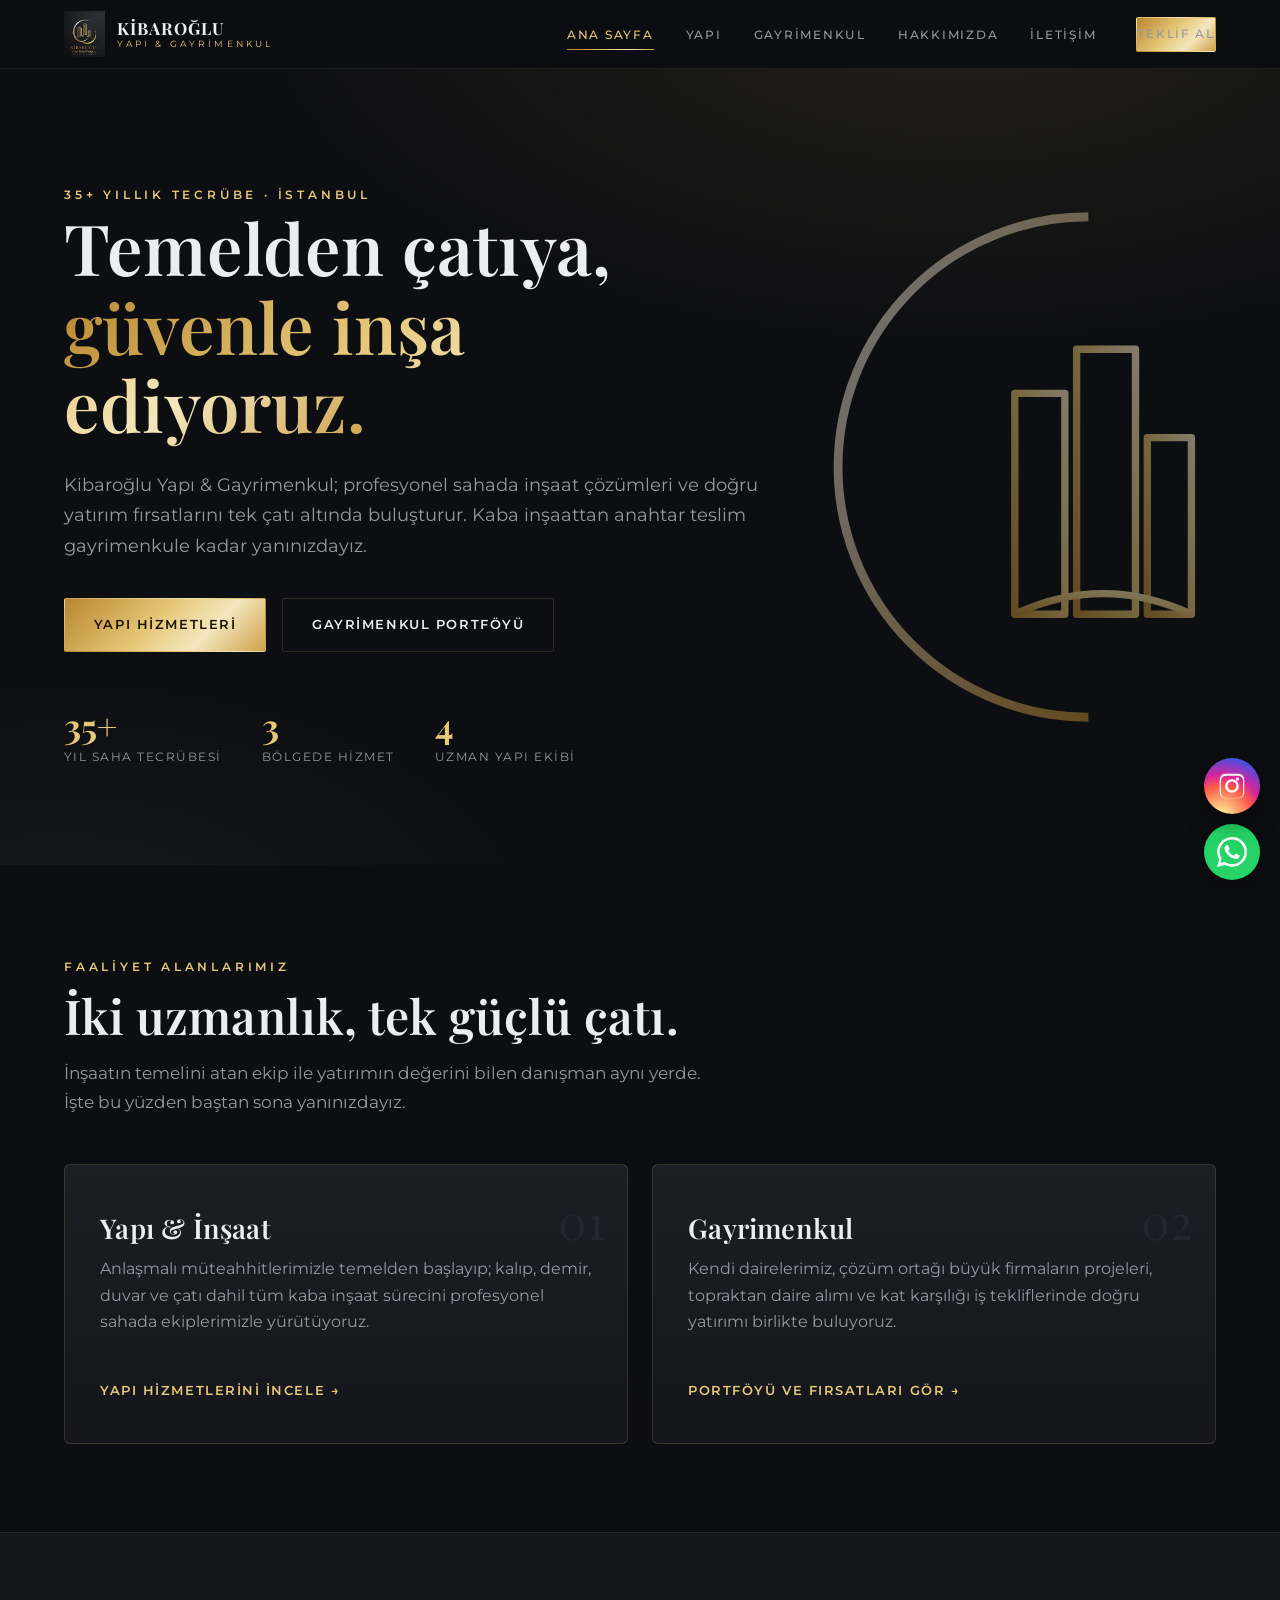
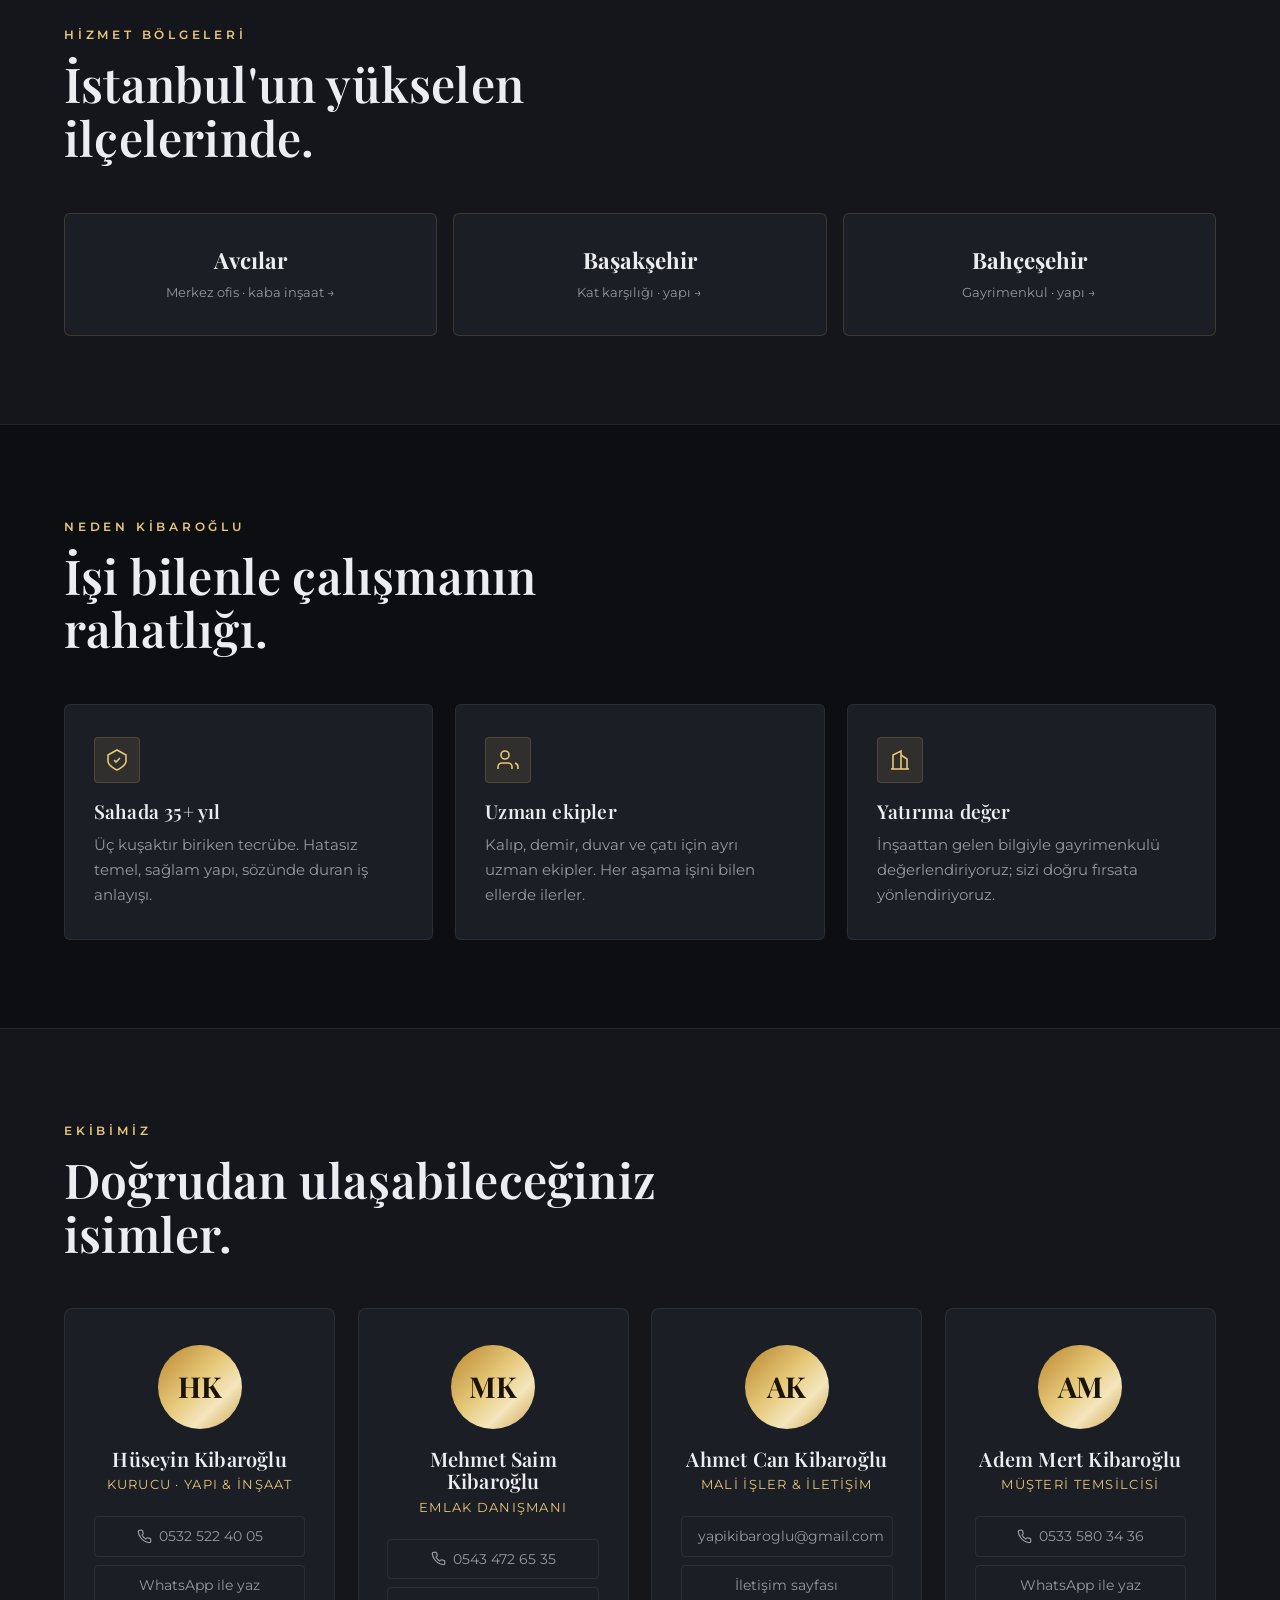
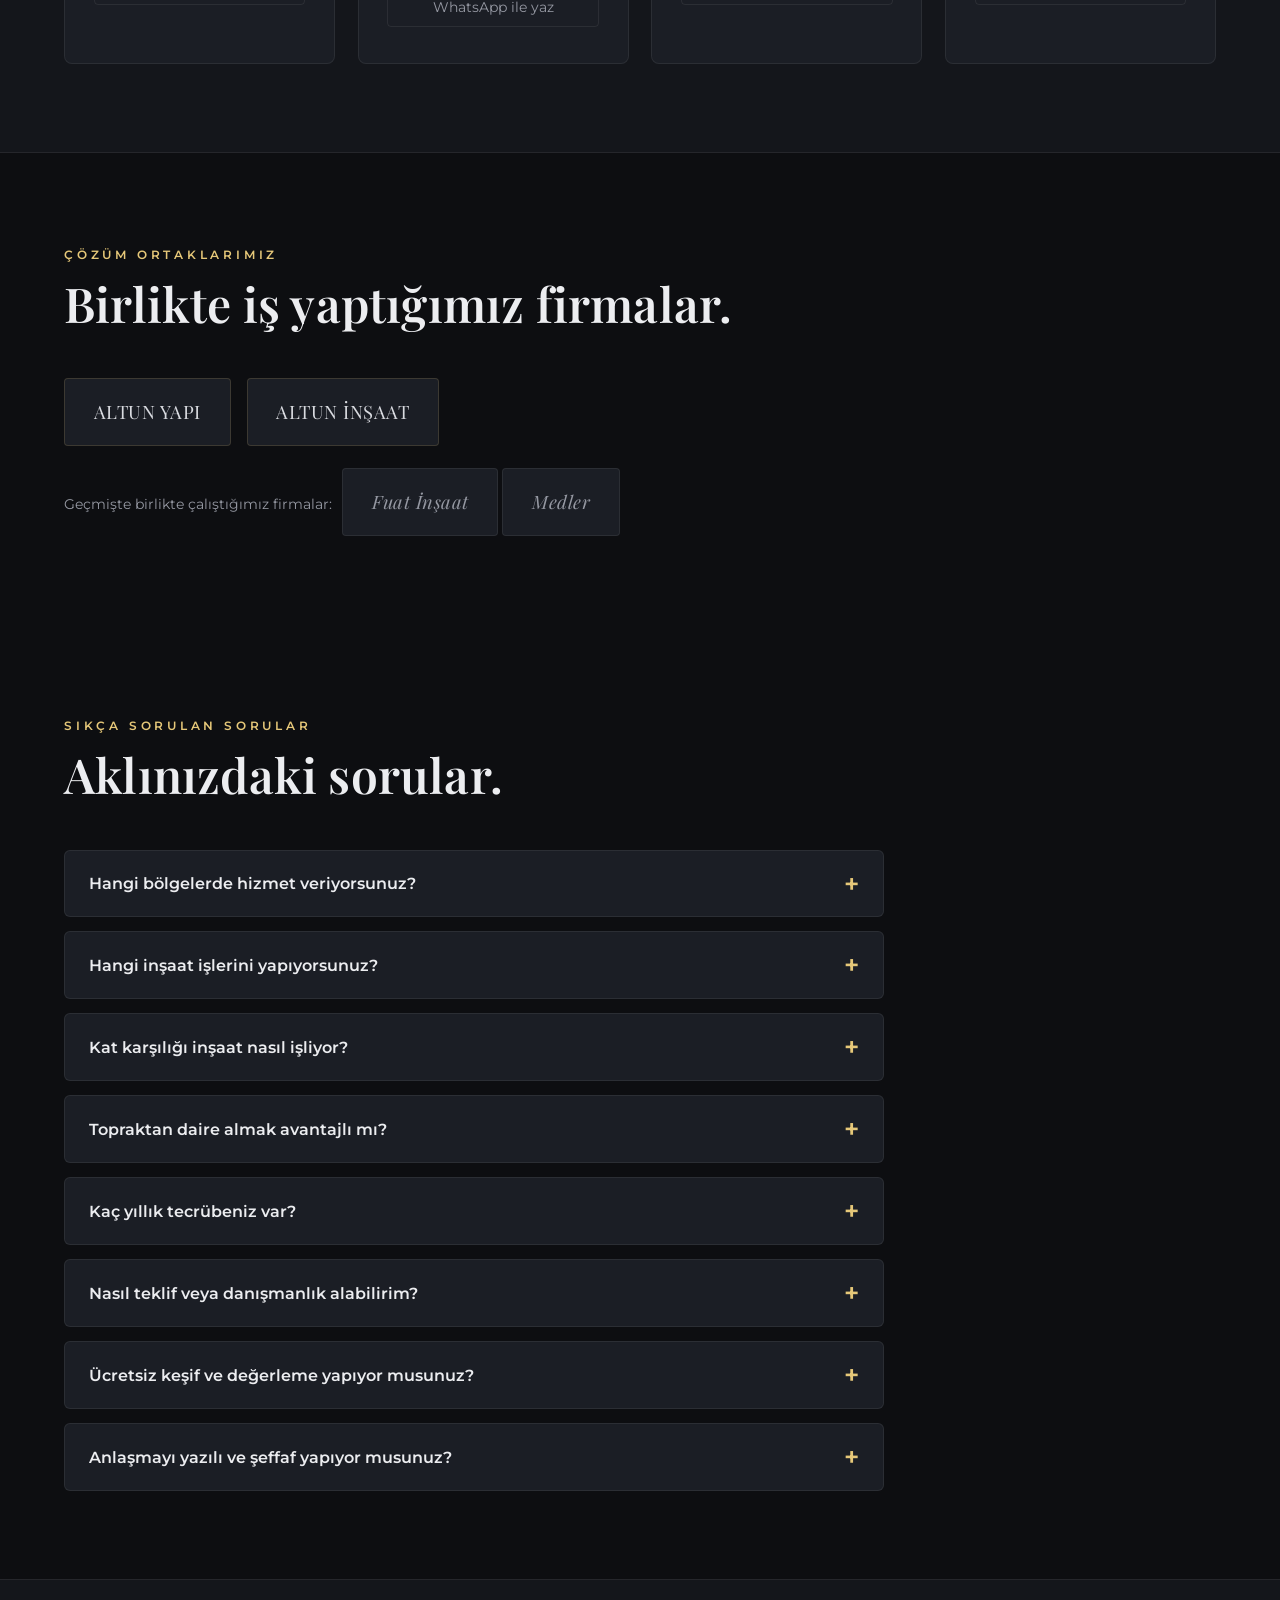
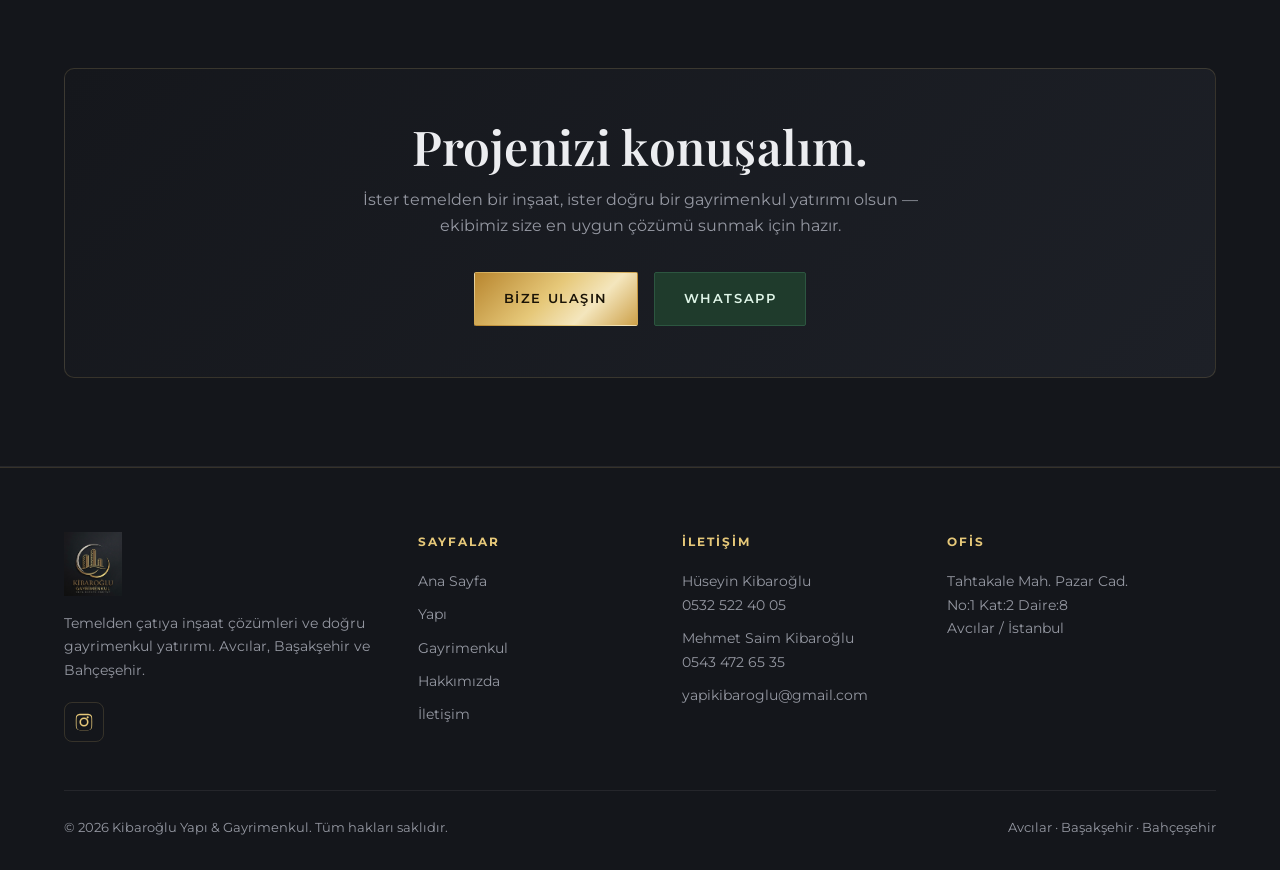
==== index.html @ d409573a "Ekip: Adem Mert Kibaroglu (Musteri Temsilcisi) eklendi + ekip izgarasi otomatik hizalama" ====
<!DOCTYPE html>
<html lang="tr">
<head>
<meta charset="UTF-8">
<meta name="viewport" content="width=device-width, initial-scale=1.0">
<meta name="theme-color" content="#0d0e11">
<link rel="manifest" href="manifest.json">
<title>Kibaroğlu Yapı & Gayrimenkul — Avcılar, Başakşehir, Bahçeşehir</title>
<meta name="description" content="Kibaroğlu Yapı & Gayrimenkul: 35+ yıllık inşaat tecrübesi, kaba inşaat çözümleri ve gayrimenkul satış danışmanlığı. Avcılar, Başakşehir ve Bahçeşehir bölgelerinde hizmet.">
<link rel="preconnect" href="https://fonts.googleapis.com">
<link rel="preconnect" href="https://fonts.gstatic.com" crossorigin>
<link href="https://fonts.googleapis.com/css2?family=Playfair+Display:wght@500;600;700&family=Montserrat:wght@400;500;600;700&display=swap" rel="stylesheet">

<!-- Favicon -->
<link rel="icon" type="image/png" sizes="32x32" href="assets/favicon-32.png">
<link rel="apple-touch-icon" sizes="180x180" href="assets/favicon-180.png">

<!-- Paylaşım önizlemesi (Open Graph / Twitter) -->
<link rel="canonical" href="https://yapikibaroglu-lgtm.github.io/">
<meta property="og:type" content="website">
<meta property="og:site_name" content="Kibaroğlu Yapı &amp; Gayrimenkul">
<meta property="og:locale" content="tr_TR">
<meta property="og:title" content="Kibaroğlu Yapı &amp; Gayrimenkul — Avcılar, Başakşehir, Bahçeşehir">
<meta property="og:description" content="35+ yıllık inşaat tecrübesi, kaba inşaat çözümleri ve gayrimenkul satış danışmanlığı. Avcılar, Başakşehir ve Bahçeşehir.">
<meta property="og:url" content="https://yapikibaroglu-lgtm.github.io/">
<meta property="og:image" content="https://yapikibaroglu-lgtm.github.io/assets/og-image.jpg">
<meta property="og:image:width" content="1200">
<meta property="og:image:height" content="630">
<meta name="twitter:card" content="summary_large_image">
<meta name="twitter:title" content="Kibaroğlu Yapı &amp; Gayrimenkul">
<meta name="twitter:description" content="35+ yıllık inşaat tecrübesi ve doğru gayrimenkul yatırımı. Avcılar · Başakşehir · Bahçeşehir.">
<meta name="twitter:image" content="https://yapikibaroglu-lgtm.github.io/assets/og-image.jpg">

<link rel="stylesheet" href="styles.css?v=5">

<!-- Google için işletme bilgisi (yapısal veri) -->
<script type="application/ld+json">
{
  "@context": "https://schema.org",
  "@type": ["GeneralContractor", "RealEstateAgent"],
  "name": "Kibaroğlu Yapı & Gayrimenkul",
  "image": "https://yapikibaroglu-lgtm.github.io/assets/og-image.jpg",
  "logo": "https://yapikibaroglu-lgtm.github.io/assets/favicon-180.png",
  "url": "https://yapikibaroglu-lgtm.github.io/",
  "telephone": "+905325224005",
  "email": "yapikibaroglu@gmail.com",
  "address": {
    "@type": "PostalAddress",
    "streetAddress": "Tahtakale Mah. Pazar Cad. No:1 Kat:2 Daire:8",
    "addressLocality": "Avcılar",
    "addressRegion": "İstanbul",
    "addressCountry": "TR"
  },
  "areaServed": ["Avcılar", "Başakşehir", "Bahçeşehir", "İstanbul"],
  "description": "35+ yıllık inşaat tecrübesi, kaba inşaat çözümleri ve gayrimenkul satış danışmanlığı.",
  "knowsLanguage": "tr",
  "sameAs": ["https://www.instagram.com/kibarogluyapi"]
}
</script>

<!-- SSS yapısal verisi (Google'da soru-cevap görünümü için) -->
<script type="application/ld+json">
{
  "@context": "https://schema.org",
  "@type": "FAQPage",
  "mainEntity": [
    { "@type": "Question", "name": "Hangi bölgelerde hizmet veriyorsunuz?", "acceptedAnswer": { "@type": "Answer", "text": "Merkez ofisimiz Avcılar'da; yapı ve gayrimenkul hizmetlerimizi ağırlıklı olarak Avcılar, Başakşehir ve Bahçeşehir bölgelerinde sürdürüyoruz." } },
    { "@type": "Question", "name": "Hangi inşaat işlerini yapıyorsunuz?", "acceptedAnswer": { "@type": "Answer", "text": "Temelden çatıya kaba inşaat sürecinin tamamını yürütüyoruz: kalıp, demir, duvar ve çatı. Her aşama için ayrı uzman ekiplerimiz var." } },
    { "@type": "Question", "name": "Kat karşılığı inşaat nasıl işliyor?", "acceptedAnswer": { "@type": "Answer", "text": "Arsa sahibiyle, arsanın değerine göre belirlenen daire payı karşılığında anlaşırız. Süreci baştan sona şeffaf ve yazılı koşullarla yürütürüz." } },
    { "@type": "Question", "name": "Topraktan daire almak avantajlı mı?", "acceptedAnswer": { "@type": "Answer", "text": "Proje aşamasındaki dairelerde fiyatlar genellikle daha uygundur. İnşaattan gelen tecrübemizle projeyi değerlendirir, doğru fırsata yönlendiririz." } },
    { "@type": "Question", "name": "Kaç yıllık tecrübeniz var?", "acceptedAnswer": { "@type": "Answer", "text": "Üç kuşaktır biriken 35+ yıllık saha tecrübemiz var. İnşaatın hem yapı hem yatırım tarafını bilen bir ekiple çalışıyoruz." } },
    { "@type": "Question", "name": "Nasıl teklif veya danışmanlık alabilirim?", "acceptedAnswer": { "@type": "Answer", "text": "İletişim sayfasındaki formu doldurabilir, doğrudan arayabilir ya da WhatsApp'tan yazabilirsiniz." } },
    { "@type": "Question", "name": "Ücretsiz keşif ve değerleme yapıyor musunuz?", "acceptedAnswer": { "@type": "Answer", "text": "Evet. Projenizi ya da arsanızı yerinde inceleyip ihtiyaç ve bütçeye uygun bir yol haritasını ücretsiz çıkarıyoruz." } },
    { "@type": "Question", "name": "Anlaşmayı yazılı ve şeffaf yapıyor musunuz?", "acceptedAnswer": { "@type": "Answer", "text": "Tüm iş ve teslim koşullarını yazılı, net ve şeffaf şekilde belirliyoruz; süreç boyunca her aşamada sizi bilgilendiriyoruz." } }
  ]
}
</script>
</head>
<body>

<!-- ============ ÜST MENÜ ============ -->
<header class="site-header">
  <nav class="nav wrap">
    <a class="brand" href="index.html">
      <img src="assets/logo.jpeg" alt="Kibaroğlu Yapı & Gayrimenkul logosu">
      <span class="brand-txt"><b>KİBAROĞLU</b><span>Yapı &amp; Gayrimenkul</span></span>
    </a>
    <ul class="menu">
      <li><a class="active" href="index.html">Ana Sayfa</a></li>
      <li><a href="yapi.html">Yapı</a></li>
      <li><a href="gayrimenkul.html">Gayrimenkul</a></li>
      <li><a href="hakkimizda.html">Hakkımızda</a></li>
      <li><a href="iletisim.html">İletişim</a></li>
      <li class="nav-cta"><a class="btn btn-gold" href="iletisim.html">Teklif Al</a></li>
    </ul>
    <button class="burger" aria-label="Menüyü aç"><span></span><span></span><span></span></button>
  </nav>
</header>

<!-- ============ HERO ============ -->
<section class="hero">
  <div class="hero-bg"></div>
  <svg class="hero-crescent" viewBox="0 0 400 400" fill="none" xmlns="http://www.w3.org/2000/svg" aria-hidden="true">
    <defs>
      <linearGradient id="g1" x1="0" y1="0" x2="1" y2="1">
        <stop offset="0" stop-color="#d9dbe0"/><stop offset="1" stop-color="#b8862f"/>
      </linearGradient>
      <linearGradient id="g2" x1="0" y1="1" x2="1" y2="0">
        <stop offset="0" stop-color="#b8862f"/><stop offset=".6" stop-color="#e6c879"/><stop offset="1" stop-color="#f4e6bd"/>
      </linearGradient>
    </defs>
    <path d="M200 30a170 170 0 1 0 0 340 140 140 0 1 1 0-340z" stroke="url(#g1)" stroke-width="6" fill="none"/>
    <g stroke="url(#g2)" stroke-width="5" fill="none" stroke-linejoin="round">
      <rect x="150" y="150" width="34" height="150"/>
      <rect x="192" y="120" width="40" height="180"/>
      <rect x="240" y="180" width="30" height="120"/>
      <path d="M150 300q60 -28 120 0"/>
    </g>
  </svg>

  <div class="wrap" data-reveal>
    <span class="eyebrow">35+ Yıllık Tecrübe · İstanbul</span>
    <h1>Temelden çatıya, <span class="gold-text">güvenle inşa ediyoruz.</span></h1>
    <p class="lead">Kibaroğlu Yapı &amp; Gayrimenkul; profesyonel sahada inşaat çözümleri ve doğru yatırım fırsatlarını tek çatı altında buluşturur. Kaba inşaattan anahtar teslim gayrimenkule kadar yanınızdayız.</p>
    <div class="hero-actions">
      <a class="btn btn-gold" href="yapi.html">Yapı Hizmetleri</a>
      <a class="btn btn-ghost" href="gayrimenkul.html">Gayrimenkul Portföyü</a>
    </div>
    <div class="hero-stats">
      <div class="stat"><b>35+</b><span>Yıl Saha Tecrübesi</span></div>
      <div class="stat"><b>3</b><span>Bölgede Hizmet</span></div>
      <div class="stat"><b>4</b><span>Uzman Yapı Ekibi</span></div>
    </div>
  </div>
</section>

<!-- ============ İKİ ANA KOL ============ -->
<section class="section">
  <div class="wrap">
    <div class="sec-head" data-reveal>
      <span class="eyebrow">Faaliyet Alanlarımız</span>
      <h2>İki uzmanlık, tek güçlü çatı.</h2>
      <p class="lead">İnşaatın temelini atan ekip ile yatırımın değerini bilen danışman aynı yerde. İşte bu yüzden baştan sona yanınızdayız.</p>
    </div>
    <div class="pillars">
      <a class="pillar" href="yapi.html" data-reveal>
        <span class="num">01</span>
        <h3>Yapı &amp; İnşaat</h3>
        <p>Anlaşmalı müteahhitlerimizle temelden başlayıp; kalıp, demir, duvar ve çatı dahil tüm kaba inşaat sürecini profesyonel sahada ekiplerimizle yürütüyoruz.</p>
        <span class="more">Yapı hizmetlerini incele →</span>
      </a>
      <a class="pillar" href="gayrimenkul.html" data-reveal>
        <span class="num">02</span>
        <h3>Gayrimenkul</h3>
        <p>Kendi dairelerimiz, çözüm ortağı büyük firmaların projeleri, topraktan daire alımı ve kat karşılığı iş tekliflerinde doğru yatırımı birlikte buluyoruz.</p>
        <span class="more">Portföyü ve fırsatları gör →</span>
      </a>
    </div>
  </div>
</section>

<!-- ============ HİZMET BÖLGELERİ ============ -->
<section class="section alt">
  <div class="wrap">
    <div class="sec-head" data-reveal>
      <span class="eyebrow">Hizmet Bölgeleri</span>
      <h2>İstanbul'un yükselen ilçelerinde.</h2>
    </div>
    <div class="regions" data-reveal>
      <a class="region" href="avcilar-insaat.html"><b>Avcılar</b><span>Merkez ofis · kaba inşaat →</span></a>
      <a class="region" href="basaksehir-kat-karsiligi.html"><b>Başakşehir</b><span>Kat karşılığı · yapı →</span></a>
      <a class="region" href="bahcesehir-gayrimenkul.html"><b>Bahçeşehir</b><span>Gayrimenkul · yapı →</span></a>
    </div>
  </div>
</section>

<!-- ============ NEDEN BİZ ============ -->
<section class="section">
  <div class="wrap">
    <div class="sec-head" data-reveal>
      <span class="eyebrow">Neden Kibaroğlu</span>
      <h2>İşi bilenle çalışmanın rahatlığı.</h2>
    </div>
    <div class="grid-3">
      <div class="card" data-reveal>
        <div class="icon"><svg viewBox="0 0 24 24" fill="none" stroke-width="1.6"><path d="M12 2 3 7v6c0 5 9 9 9 9s9-4 9-9V7l-9-5z"/><path d="m9 12 2 2 4-4"/></svg></div>
        <h3>Sahada 35+ yıl</h3>
        <p>Üç kuşaktır biriken tecrübe. Hatasız temel, sağlam yapı, sözünde duran iş anlayışı.</p>
      </div>
      <div class="card" data-reveal>
        <div class="icon"><svg viewBox="0 0 24 24" fill="none" stroke-width="1.6"><path d="M16 21v-2a4 4 0 0 0-4-4H6a4 4 0 0 0-4 4v2"/><circle cx="9" cy="7" r="4"/><path d="M22 21v-2a4 4 0 0 0-3-3.87"/></svg></div>
        <h3>Uzman ekipler</h3>
        <p>Kalıp, demir, duvar ve çatı için ayrı uzman ekipler. Her aşama işini bilen ellerde ilerler.</p>
      </div>
      <div class="card" data-reveal>
        <div class="icon"><svg viewBox="0 0 24 24" fill="none" stroke-width="1.6"><path d="M3 21h18"/><path d="M5 21V7l8-4v18"/><path d="M19 21V11l-6-4"/><path d="M9 9v.01M9 12v.01M9 15v.01"/></svg></div>
        <h3>Yatırıma değer</h3>
        <p>İnşaattan gelen bilgiyle gayrimenkulü değerlendiriyoruz; sizi doğru fırsata yönlendiriyoruz.</p>
      </div>
    </div>
  </div>
</section>

<!-- ============ EKİP ============ -->
<section class="section alt">
  <div class="wrap">
    <div class="sec-head" data-reveal>
      <span class="eyebrow">Ekibimiz</span>
      <h2>Doğrudan ulaşabileceğiniz isimler.</h2>
    </div>
    <div class="team" style="grid-template-columns:repeat(auto-fit,minmax(235px,1fr))">
      <div class="member" data-reveal>
        <div class="avatar">HK</div>
        <h3>Hüseyin Kibaroğlu</h3>
        <div class="role">Kurucu · Yapı &amp; İnşaat</div>
        <div class="contacts">
          <a href="tel:+905325224005"><svg width="15" height="15" viewBox="0 0 24 24" fill="none" stroke="currentColor" stroke-width="2"><path d="M22 16.92v3a2 2 0 0 1-2.18 2 19.79 19.79 0 0 1-8.63-3.07 19.5 19.5 0 0 1-6-6 19.79 19.79 0 0 1-3.07-8.67A2 2 0 0 1 4.11 2h3a2 2 0 0 1 2 1.72c.13.96.36 1.9.7 2.81a2 2 0 0 1-.45 2.11L8.09 9.91a16 16 0 0 0 6 6l1.27-1.27a2 2 0 0 1 2.11-.45c.91.34 1.85.57 2.81.7A2 2 0 0 1 22 16.92z"/></svg> 0532 522 40 05</a>
          <a href="https://wa.me/905325224005" target="_blank" rel="noopener">WhatsApp ile yaz</a>
        </div>
      </div>
      <div class="member" data-reveal>
        <div class="avatar">MK</div>
        <h3>Mehmet Saim Kibaroğlu</h3>
        <div class="role">Emlak Danışmanı</div>
        <div class="contacts">
          <a href="tel:+905434726535"><svg width="15" height="15" viewBox="0 0 24 24" fill="none" stroke="currentColor" stroke-width="2"><path d="M22 16.92v3a2 2 0 0 1-2.18 2 19.79 19.79 0 0 1-8.63-3.07 19.5 19.5 0 0 1-6-6 19.79 19.79 0 0 1-3.07-8.67A2 2 0 0 1 4.11 2h3a2 2 0 0 1 2 1.72c.13.96.36 1.9.7 2.81a2 2 0 0 1-.45 2.11L8.09 9.91a16 16 0 0 0 6 6l1.27-1.27a2 2 0 0 1 2.11-.45c.91.34 1.85.57 2.81.7A2 2 0 0 1 22 16.92z"/></svg> 0543 472 65 35</a>
          <a href="https://wa.me/905434726535" target="_blank" rel="noopener">WhatsApp ile yaz</a>
        </div>
      </div>
      <div class="member" data-reveal>
        <div class="avatar">AK</div>
        <h3>Ahmet Can Kibaroğlu</h3>
        <div class="role">Mali İşler &amp; İletişim</div>
        <div class="contacts">
          <a href="mailto:yapikibaroglu@gmail.com"><svg width="15" height="15" viewBox="0 0 24 24" fill="none" stroke="currentColor" stroke-width="2"><rect x="2" y="4" width="20" height="16" rx="2"/><path d="m22 7-10 6L2 7"/></svg> yapikibaroglu@gmail.com</a>
          <a href="iletisim.html">İletişim sayfası</a>
        </div>
      </div>
      <div class="member" data-reveal>
        <div class="avatar">AM</div>
        <h3>Adem Mert Kibaroğlu</h3>
        <div class="role">Müşteri Temsilcisi</div>
        <div class="contacts">
          <a href="tel:+905335803436"><svg width="15" height="15" viewBox="0 0 24 24" fill="none" stroke="currentColor" stroke-width="2"><path d="M22 16.92v3a2 2 0 0 1-2.18 2 19.79 19.79 0 0 1-8.63-3.07 19.5 19.5 0 0 1-6-6 19.79 19.79 0 0 1-3.07-8.67A2 2 0 0 1 4.11 2h3a2 2 0 0 1 2 1.72c.13.96.36 1.9.7 2.81a2 2 0 0 1-.45 2.11L8.09 9.91a16 16 0 0 0 6 6l1.27-1.27a2 2 0 0 1 2.11-.45c.91.34 1.85.57 2.81.7A2 2 0 0 1 22 16.92z"/></svg> 0533 580 34 36</a>
          <a href="https://wa.me/905335803436" target="_blank" rel="noopener">WhatsApp ile yaz</a>
        </div>
      </div>
    </div>
  </div>
</section>

<!-- ============ FİRMALAR ============ -->
<section class="section">
  <div class="wrap">
    <div class="sec-head" data-reveal>
      <span class="eyebrow">Çözüm Ortaklarımız</span>
      <h2>Birlikte iş yaptığımız firmalar.</h2>
    </div>
    <div data-reveal>
      <div class="firms">
        <span class="firm">ALTUN YAPI</span>
        <span class="firm">ALTUN İNŞAAT</span>
      </div>
      <p class="firm-note">Geçmişte birlikte çalıştığımız firmalar:
        <span class="firm past" style="display:inline-block;margin-left:.4rem;">Fuat İnşaat</span>
        <span class="firm past" style="display:inline-block;">Medler</span>
      </p>
    </div>
  </div>
</section>

<!-- ============ SSS ============ -->
<section class="section">
  <div class="wrap">
    <div class="sec-head" data-reveal>
      <span class="eyebrow">Sıkça Sorulan Sorular</span>
      <h2>Aklınızdaki sorular.</h2>
    </div>
    <div class="faq" data-reveal>
      <div class="faq-item">
        <button class="faq-q" type="button">Hangi bölgelerde hizmet veriyorsunuz?<span class="pm">+</span></button>
        <div class="faq-a"><p>Merkez ofisimiz Avcılar'da; yapı ve gayrimenkul hizmetlerimizi ağırlıklı olarak Avcılar, Başakşehir ve Bahçeşehir bölgelerinde sürdürüyoruz. İstanbul içindeki diğer talepleriniz için de bizimle iletişime geçebilirsiniz.</p></div>
      </div>
      <div class="faq-item">
        <button class="faq-q" type="button">Hangi inşaat işlerini yapıyorsunuz?<span class="pm">+</span></button>
        <div class="faq-a"><p>Temelden çatıya kaba inşaat sürecinin tamamını yürütüyoruz: kalıp, demir, duvar ve çatı. Her aşama için ayrı uzman ekiplerimiz ve anlaşmalı müteahhitlerimizle çalışıyoruz.</p></div>
      </div>
      <div class="faq-item">
        <button class="faq-q" type="button">Kat karşılığı inşaat nasıl işliyor?<span class="pm">+</span></button>
        <div class="faq-a"><p>Arsa sahibiyle, arsanın değerine göre belirlenen daire payı karşılığında anlaşırız. Süreci baştan sona şeffaf, net ve yazılı koşullarla yürütür; her aşamada sizi bilgilendiririz.</p></div>
      </div>
      <div class="faq-item">
        <button class="faq-q" type="button">Topraktan daire almak avantajlı mı?<span class="pm">+</span></button>
        <div class="faq-a"><p>Proje aşamasındaki dairelerde fiyatlar genellikle daha uygundur. İnşaattan gelen tecrübemizle projeyi ve firmayı değerlendirir, riski en aza indirerek doğru fırsata yönlendiririz.</p></div>
      </div>
      <div class="faq-item">
        <button class="faq-q" type="button">Kaç yıllık tecrübeniz var?<span class="pm">+</span></button>
        <div class="faq-a"><p>Üç kuşaktır biriken 35+ yıllık saha tecrübemiz var. İnşaatın hem yapı hem yatırım tarafını bilen bir ekiple, sözünde duran bir iş anlayışıyla çalışıyoruz.</p></div>
      </div>
      <div class="faq-item">
        <button class="faq-q" type="button">Nasıl teklif veya danışmanlık alabilirim?<span class="pm">+</span></button>
        <div class="faq-a"><p>İletişim sayfasındaki formu doldurabilir, doğrudan arayabilir ya da WhatsApp'tan yazabilirsiniz. Konunuza göre sizi en hızlı şekilde ilgili ekibimizle buluşturuyoruz.</p></div>
      </div>
      <div class="faq-item">
        <button class="faq-q" type="button">Ücretsiz keşif ve değerleme yapıyor musunuz?<span class="pm">+</span></button>
        <div class="faq-a"><p>Evet. Projenizi ya da arsanızı yerinde inceleyip ihtiyaç ve bütçeye uygun bir yol haritasını ücretsiz çıkarıyoruz. Karar tamamen sizde.</p></div>
      </div>
      <div class="faq-item">
        <button class="faq-q" type="button">Anlaşmayı yazılı ve şeffaf yapıyor musunuz?<span class="pm">+</span></button>
        <div class="faq-a"><p>Tüm iş ve teslim koşullarını yazılı, net ve şeffaf şekilde belirliyoruz. Gizli koşul yok; süreç boyunca her aşamada sizi bilgilendiriyoruz.</p></div>
      </div>
    </div>
  </div>
</section>

<!-- ============ CTA ============ -->
<section class="section alt">
  <div class="wrap">
    <div class="cta-band" data-reveal>
      <h2>Projenizi konuşalım.</h2>
      <p>İster temelden bir inşaat, ister doğru bir gayrimenkul yatırımı olsun — ekibimiz size en uygun çözümü sunmak için hazır.</p>
      <div class="hero-actions">
        <a class="btn btn-gold" href="iletisim.html">Bize Ulaşın</a>
        <a class="btn btn-wa" href="https://wa.me/905325224005" target="_blank" rel="noopener">WhatsApp</a>
      </div>
    </div>
  </div>
</section>

<!-- ============ FOOTER ============ -->
<footer class="site-footer">
  <div class="wrap foot-grid">
    <div class="foot-brand">
      <img src="assets/logo.jpeg" alt="Kibaroğlu logosu">
      <p>Temelden çatıya inşaat çözümleri ve doğru gayrimenkul yatırımı. Avcılar, Başakşehir ve Bahçeşehir.</p>
    </div>
    <div class="foot-col">
      <h4>Sayfalar</h4>
      <a href="index.html">Ana Sayfa</a>
      <a href="yapi.html">Yapı</a>
      <a href="gayrimenkul.html">Gayrimenkul</a>
      <a href="hakkimizda.html">Hakkımızda</a>
      <a href="iletisim.html">İletişim</a>
    </div>
    <div class="foot-col">
      <h4>İletişim</h4>
      <a href="tel:+905325224005">Hüseyin Kibaroğlu<br>0532 522 40 05</a>
      <a href="tel:+905434726535">Mehmet Saim Kibaroğlu<br>0543 472 65 35</a>
      <a href="mailto:yapikibaroglu@gmail.com">yapikibaroglu@gmail.com</a>
    </div>
    <div class="foot-col">
      <h4>Ofis</h4>
      <p>Tahtakale Mah. Pazar Cad.<br>No:1 Kat:2 Daire:8<br>Avcılar / İstanbul</p>
    </div>
  </div>
  <div class="wrap foot-bottom">
    <span>© 2026 Kibaroğlu Yapı &amp; Gayrimenkul. Tüm hakları saklıdır.</span>
    <span>Avcılar · Başakşehir · Bahçeşehir</span>
  </div>
</footer>

<script src="script.js?v=5"></script>
</body>
</html>
---- styles.css ----
/* ============================================================
   KİBAROĞLU YAPI & GAYRİMENKUL — Ortak Stil Dosyası
   Renkler: siyah + altın + gümüş (logoya uygun)
   ============================================================ */

:root{
  --ink:        #0d0e11;   /* ana arka plan (neredeyse siyah) */
  --ink-2:      #14161b;   /* bölüm arka planı */
  --ink-3:      #1b1e25;   /* kartlar */
  --ink-4:      #23262f;   /* kart kenar / hover */

  --gold-1:     #b8862f;   /* koyu altın */
  --gold-2:     #e6c879;   /* açık altın */
  --gold-3:     #f4e6bd;   /* parlak altın vurgu */
  --silver:     #d9dbe0;   /* gümüş / hilal beyazı */

  --text:       #ecedf0;   /* ana metin */
  --muted:      #9598a2;   /* soluk metin */
  --line:       rgba(230,200,121,.16); /* ince altın çizgi */
  --line-soft:  rgba(255,255,255,.07);

  --gold-grad:  linear-gradient(135deg,#b8862f 0%,#e6c879 45%,#f4e6bd 70%,#cda14a 100%);

  --maxw: 1180px;
  --serif: "Playfair Display", Georgia, serif;
  --sans:  "Montserrat", -apple-system, "Segoe UI", Roboto, sans-serif;
}

*{ box-sizing:border-box; margin:0; padding:0; }

html{ scroll-behavior:smooth; }

body{
  background:var(--ink);
  color:var(--text);
  font-family:var(--sans);
  font-weight:400;
  line-height:1.65;
  -webkit-font-smoothing:antialiased;
  overflow-x:hidden;
}

img{ max-width:100%; display:block; }
a{ color:inherit; text-decoration:none; }

.wrap{ width:90%; max-width:var(--maxw); margin:0 auto; }

/* ---------- yazı tipi ölçeği ---------- */
h1,h2,h3{ font-family:var(--serif); font-weight:600; line-height:1.12; letter-spacing:.2px; }
h1{ font-size:clamp(2.4rem,5.5vw,4.4rem); }
h2{ font-size:clamp(1.9rem,4vw,3rem); }
h3{ font-size:clamp(1.2rem,2vw,1.5rem); }

.eyebrow{
  font-family:var(--sans);
  font-size:.74rem;
  font-weight:600;
  letter-spacing:.32em;
  text-transform:uppercase;
  color:var(--gold-2);
  display:inline-block;
}

.gold-text{
  background:var(--gold-grad);
  -webkit-background-clip:text;
  background-clip:text;
  color:transparent;
}

.lead{ font-size:1.08rem; color:var(--muted); max-width:60ch; }

/* ---------- butonlar ---------- */
.btn{
  display:inline-flex; align-items:center; gap:.55rem;
  font-family:var(--sans); font-size:.82rem; font-weight:600;
  letter-spacing:.12em; text-transform:uppercase;
  padding:.95rem 1.8rem; border-radius:2px; cursor:pointer;
  border:1px solid transparent; transition:.25s ease;
}
.btn-gold{ background:var(--gold-grad); color:#1a1306; }
.btn-gold:hover{ filter:brightness(1.08); transform:translateY(-2px); }
.btn-ghost{ border-color:var(--line); color:var(--text); background:transparent; }
.btn-ghost:hover{ border-color:var(--gold-2); color:var(--gold-2); }
.btn-wa{ background:#1f3b2c; color:#dff5e8; border:1px solid #2c5640; }
.btn-wa:hover{ background:#27543c; transform:translateY(-2px); }

/* ============================================================
   ÜST MENÜ (header)
   ============================================================ */
.site-header{
  position:sticky; top:0; z-index:60;
  background:rgba(13,14,17,.82);
  backdrop-filter:blur(12px);
  border-bottom:1px solid var(--line-soft);
}
.nav{ display:flex; align-items:center; justify-content:space-between; padding:.7rem 0; }
.brand{ display:flex; align-items:center; gap:.7rem; }
.brand img{ height:46px; width:auto; }
.brand-txt{ display:flex; flex-direction:column; line-height:1; }
.brand-txt b{ font-family:var(--serif); font-size:1.05rem; letter-spacing:1px; }
.brand-txt span{ font-size:.58rem; letter-spacing:.34em; color:var(--gold-2); text-transform:uppercase; margin-top:3px; }

.menu{ display:flex; align-items:center; gap:2rem; list-style:none; }
.menu a{
  font-size:.78rem; font-weight:500; letter-spacing:.14em; text-transform:uppercase;
  color:var(--muted); padding:.4rem 0; position:relative; transition:.2s;
}
.menu a:hover{ color:var(--text); }
.menu a.active{ color:var(--gold-2); }
.menu a.active::after{
  content:""; position:absolute; left:0; bottom:-2px; width:100%; height:1.5px;
  background:var(--gold-grad);
}
.nav-cta{ margin-left:.5rem; }

.burger{ display:none; flex-direction:column; gap:5px; background:none; border:0; cursor:pointer; padding:6px; }
.burger span{ width:24px; height:2px; background:var(--gold-2); transition:.3s; }

/* ============================================================
   HERO
   ============================================================ */
.hero{ position:relative; padding:7rem 0 6rem; overflow:hidden; }
.hero-bg{
  position:absolute; inset:0; z-index:-2;
  background:
    radial-gradient(1200px 600px at 75% -10%, rgba(230,200,121,.10), transparent 60%),
    radial-gradient(900px 500px at 5% 110%, rgba(217,219,224,.05), transparent 55%),
    var(--ink);
}
.hero-crescent{ position:absolute; right:-8%; top:50%; transform:translateY(-50%); z-index:-1; width:min(46vw,620px); opacity:.5; pointer-events:none; }
.hero h1{ max-width:14ch; }
.hero h1 .gold-text{ display:inline; }
.hero .lead{ margin:1.6rem 0 2.3rem; font-size:1.15rem; }
.hero-actions{ display:flex; gap:1rem; flex-wrap:wrap; }

.hero-stats{ display:flex; gap:2.5rem; margin-top:3.5rem; flex-wrap:wrap; }
.stat b{ font-family:var(--serif); font-size:2.2rem; color:var(--gold-2); display:block; line-height:1; }
.stat span{ font-size:.78rem; letter-spacing:.12em; text-transform:uppercase; color:var(--muted); }

/* ============================================================
   BÖLÜM YAPISI
   ============================================================ */
.section{ padding:5.5rem 0; }
.section.alt{ background:var(--ink-2); border-top:1px solid var(--line-soft); border-bottom:1px solid var(--line-soft); }
.sec-head{ max-width:62ch; margin-bottom:3rem; }
.sec-head h2{ margin:.6rem 0 1rem; }

/* ---------- iki kol kartları ---------- */
.pillars{ display:grid; grid-template-columns:1fr 1fr; gap:1.5rem; }
.pillar{
  position:relative; border:1px solid var(--line); border-radius:6px;
  padding:2.6rem 2.2rem; background:linear-gradient(180deg,var(--ink-3),var(--ink-2));
  overflow:hidden; transition:.3s; min-height:280px;
  display:flex; flex-direction:column;
}
.pillar:hover{ transform:translateY(-5px); border-color:var(--gold-2); }
.pillar .num{ font-family:var(--serif); font-size:3rem; color:var(--ink-4); position:absolute; top:1rem; right:1.4rem; }
.pillar h3{ margin:.4rem 0 .8rem; font-size:1.7rem; }
.pillar p{ color:var(--muted); flex:1; }
.pillar .more{ margin-top:1.6rem; color:var(--gold-2); font-size:.8rem; font-weight:600; letter-spacing:.12em; text-transform:uppercase; }

/* ---------- özellik / hizmet ızgarası ---------- */
.grid-3{ display:grid; grid-template-columns:repeat(3,1fr); gap:1.4rem; }
.grid-2{ display:grid; grid-template-columns:1fr 1fr; gap:1.4rem; }
.card{
  background:var(--ink-3); border:1px solid var(--line-soft); border-radius:6px;
  padding:2rem 1.8rem; transition:.25s;
}
.card:hover{ border-color:var(--line); transform:translateY(-3px); }
.card .icon{
  width:46px; height:46px; border-radius:4px; display:grid; place-items:center;
  background:rgba(230,200,121,.1); border:1px solid var(--line); margin-bottom:1.1rem;
}
.card .icon svg{ width:24px; height:24px; stroke:var(--gold-2); }
.card h3{ font-size:1.2rem; margin-bottom:.6rem; }
.card p{ color:var(--muted); font-size:.95rem; }

/* ---------- süreç adımları ---------- */
.steps{ display:grid; grid-template-columns:repeat(4,1fr); gap:1.2rem; counter-reset:step; }
.step{ padding:1.8rem 1.4rem; border-top:2px solid var(--line); position:relative; }
.step .s-num{ font-family:var(--serif); font-size:1.4rem; color:var(--gold-2); }
.step h3{ font-size:1.1rem; margin:.5rem 0 .5rem; }
.step p{ color:var(--muted); font-size:.9rem; }

/* ---------- bölgeler ---------- */
.regions{ display:flex; gap:1rem; flex-wrap:wrap; }
.region{
  flex:1; min-width:200px; border:1px solid var(--line); border-radius:6px;
  padding:1.8rem; background:var(--ink-3); text-align:center; transition:.25s;
}
.region:hover{ border-color:var(--gold-2); background:var(--ink-4); }
.region b{ font-family:var(--serif); font-size:1.4rem; display:block; }
.region span{ font-size:.8rem; color:var(--muted); }

/* ---------- ekip ---------- */
.team{ display:grid; grid-template-columns:repeat(3,1fr); gap:1.4rem; }
.member{
  background:var(--ink-3); border:1px solid var(--line-soft); border-radius:8px;
  padding:2.2rem 1.8rem; text-align:center; transition:.3s;
}
.member:hover{ border-color:var(--gold-2); transform:translateY(-4px); }
.member .avatar{
  width:84px; height:84px; border-radius:50%; margin:0 auto 1.2rem;
  background:var(--gold-grad); display:grid; place-items:center;
  font-family:var(--serif); font-size:1.8rem; color:#1a1306; font-weight:700;
}
.member h3{ font-size:1.25rem; margin-bottom:.25rem; }
.member .role{ color:var(--gold-2); font-size:.8rem; letter-spacing:.1em; text-transform:uppercase; margin-bottom:1.3rem; }
.member .contacts{ display:flex; flex-direction:column; gap:.5rem; }
.member .contacts a{
  font-size:.85rem; color:var(--muted); display:inline-flex; align-items:center; justify-content:center; gap:.45rem;
  padding:.5rem; border:1px solid var(--line-soft); border-radius:4px; transition:.2s;
}
.member .contacts a:hover{ color:var(--gold-2); border-color:var(--line); }

/* ---------- firmalar / referans ---------- */
.firms{ display:flex; flex-wrap:wrap; gap:1rem; }
.firm{
  border:1px solid var(--line); border-radius:4px; padding:1.1rem 1.8rem;
  font-family:var(--serif); font-size:1.15rem; letter-spacing:.5px; color:var(--silver);
  background:var(--ink-3);
}
.firm.past{ color:var(--muted); border-color:var(--line-soft); font-style:italic; }
.firm-note{ font-size:.85rem; color:var(--muted); margin-top:1.4rem; }

/* ---------- ilan / portföy kartları ---------- */
.listings{ display:grid; grid-template-columns:repeat(3,1fr); gap:1.5rem; }
.listing{
  background:var(--ink-3); border:1px solid var(--line-soft); border-radius:8px;
  overflow:hidden; transition:.3s; display:flex; flex-direction:column;
}
.listing:hover{ transform:translateY(-5px); border-color:var(--gold-2); }
.listing .thumb{
  height:190px; background:linear-gradient(135deg,#1d2027,#262a33);
  position:relative; display:grid; place-items:center;
}
.listing .thumb svg{ width:54px; height:54px; stroke:var(--ink-4); }
.listing .tag{
  position:absolute; top:.9rem; left:.9rem; font-size:.68rem; font-weight:700;
  letter-spacing:.1em; text-transform:uppercase; padding:.35rem .7rem; border-radius:2px;
  background:var(--gold-grad); color:#1a1306;
}
.listing .tag.alt{ background:#2c5640; color:#dff5e8; }
.listing .body{ padding:1.5rem; flex:1; display:flex; flex-direction:column; }
.listing h3{ font-size:1.25rem; margin-bottom:.4rem; }
.listing .loc{ font-size:.85rem; color:var(--muted); margin-bottom:1rem; }
.listing .specs{ display:flex; gap:1.2rem; margin-top:auto; padding-top:1rem; border-top:1px solid var(--line-soft); font-size:.82rem; color:var(--muted); }
.listing .specs b{ color:var(--text); font-weight:600; }

/* ---------- CTA şeridi ---------- */
.cta-band{
  background:linear-gradient(135deg,#15171c,#1d2027);
  border:1px solid var(--line); border-radius:10px;
  padding:3.2rem; text-align:center;
}
.cta-band h2{ margin-bottom:.8rem; }
.cta-band p{ color:var(--muted); max-width:55ch; margin:0 auto 2rem; }
.cta-band .hero-actions{ justify-content:center; }

/* ---------- hakkımızda / zaman çizelgesi ---------- */
.about-grid{ display:grid; grid-template-columns:1.1fr .9fr; gap:3rem; align-items:center; }
.values{ display:grid; grid-template-columns:1fr 1fr; gap:1.4rem; margin-top:2.5rem; }
.value{ border-left:2px solid var(--gold-2); padding:.3rem 0 .3rem 1.2rem; }
.value b{ font-family:var(--serif); font-size:1.15rem; display:block; margin-bottom:.3rem; }
.value span{ color:var(--muted); font-size:.92rem; }
.about-figure{
  border:1px solid var(--line); border-radius:10px; padding:2.5rem;
  background:var(--ink-3); text-align:center;
}
.about-figure .big{ font-family:var(--serif); font-size:4.5rem; color:var(--gold-2); line-height:1; }
.about-figure .big-label{ letter-spacing:.14em; text-transform:uppercase; font-size:.8rem; color:var(--muted); margin-top:.6rem; }

/* ---------- iletişim ---------- */
.contact-grid{ display:grid; grid-template-columns:1fr 1fr; gap:2.5rem; }
.contact-info .row{ display:flex; gap:1rem; padding:1.2rem 0; border-bottom:1px solid var(--line-soft); }
.contact-info .row svg{ width:22px; height:22px; stroke:var(--gold-2); flex-shrink:0; margin-top:3px; }
.contact-info .row b{ display:block; font-family:var(--serif); font-size:1.05rem; margin-bottom:.2rem; }
.contact-info .row span,.contact-info .row a{ color:var(--muted); font-size:.95rem; }
.contact-info .row a:hover{ color:var(--gold-2); }
.form{ background:var(--ink-3); border:1px solid var(--line-soft); border-radius:8px; padding:2rem; }
.form label{ display:block; font-size:.78rem; letter-spacing:.1em; text-transform:uppercase; color:var(--muted); margin:1rem 0 .4rem; }
.form input,.form textarea,.form select{
  width:100%; background:var(--ink); border:1px solid var(--line-soft); border-radius:4px;
  color:var(--text); padding:.85rem 1rem; font-family:var(--sans); font-size:.95rem; transition:.2s;
}
.form input:focus,.form textarea:focus,.form select:focus{ outline:none; border-color:var(--gold-2); }
.form .btn{ margin-top:1.6rem; width:100%; justify-content:center; }
.map-embed{ border:1px solid var(--line); border-radius:8px; overflow:hidden; margin-top:2.5rem; }
.map-embed iframe{ width:100%; height:340px; border:0; display:block; filter:grayscale(.3) contrast(1.05); }

/* ============================================================
   FOOTER
   ============================================================ */
.site-footer{ background:var(--ink-2); border-top:1px solid var(--line); padding:4rem 0 2rem; }
.foot-grid{ display:grid; grid-template-columns:1.4fr 1fr 1fr 1.2fr; gap:2.5rem; }
.foot-brand img{ height:64px; margin-bottom:1rem; }
.foot-brand p{ color:var(--muted); font-size:.9rem; max-width:34ch; }
.foot-col h4{ font-family:var(--sans); font-size:.78rem; letter-spacing:.16em; text-transform:uppercase; color:var(--gold-2); margin-bottom:1.1rem; }
.foot-col a,.foot-col p{ display:block; color:var(--muted); font-size:.9rem; margin-bottom:.6rem; transition:.2s; }
.foot-col a:hover{ color:var(--text); }
.foot-bottom{ margin-top:3rem; padding-top:1.6rem; border-top:1px solid var(--line-soft); display:flex; justify-content:space-between; flex-wrap:wrap; gap:1rem; color:var(--muted); font-size:.82rem; }

/* ============================================================
   RESPONSIVE
   ============================================================ */
@media (max-width:900px){
  .pillars,.grid-3,.grid-2,.team,.steps,.listings,.about-grid,.contact-grid,.values{ grid-template-columns:1fr; }
  .steps{ grid-template-columns:1fr 1fr; }
  .foot-grid{ grid-template-columns:1fr 1fr; }
  .menu{
    position:fixed; inset:0 0 0 auto; width:78%; max-width:320px;
    background:var(--ink-2); flex-direction:column; align-items:flex-start;
    padding:6rem 2rem 2rem; gap:1.4rem; transform:translateX(100%);
    transition:transform .3s ease; border-left:1px solid var(--line);
  }
  .menu.open{ transform:translateX(0); }
  .menu .nav-cta{ margin:0; }
  .burger{ display:flex; z-index:70; }
  .hero-crescent{ opacity:.25; }
}
@media (max-width:560px){
  .steps,.grid-3{ grid-template-columns:1fr; }
  .foot-grid{ grid-template-columns:1fr; }
  .cta-band{ padding:2rem 1.4rem; }
  .hero-stats{ gap:1.6rem; }
}

/* ============================================================
   SSS (sıkça sorulan sorular) — açılır/kapanır
   ============================================================ */
.faq{ display:grid; gap:.9rem; max-width:820px; }
.faq-item{
  border:1px solid var(--line-soft); border-radius:6px;
  background:var(--ink-3); overflow:hidden; transition:border-color .25s;
}
.faq-item.open{ border-color:var(--line); }
.faq-q{
  width:100%; text-align:left; background:none; border:0; cursor:pointer;
  color:var(--text); font-family:var(--sans); font-weight:600; font-size:1rem;
  padding:1.25rem 1.5rem; display:flex; justify-content:space-between; align-items:center; gap:1rem;
}
.faq-q:hover{ color:var(--gold-2); }
.faq-q .pm{ color:var(--gold-2); font-size:1.6rem; line-height:1; flex-shrink:0; transition:transform .25s; }
.faq-item.open .faq-q .pm{ transform:rotate(45deg); }
.faq-a{ max-height:0; overflow:hidden; transition:max-height .3s ease; }
.faq-a p{ color:var(--muted); font-size:.95rem; padding:0 1.5rem 1.3rem; }

/* ============================================================
   YÜZEN BUTONLAR — WhatsApp + yukarı çık
   ============================================================ */
.wa-float{
  position:fixed; right:20px; bottom:20px; z-index:90;
  width:56px; height:56px; border-radius:50%;
  background:#25d366; display:grid; place-items:center;
  box-shadow:0 8px 24px rgba(0,0,0,.45); transition:transform .25s, box-shadow .25s;
}
.wa-float:hover{ transform:scale(1.08); box-shadow:0 10px 28px rgba(37,211,102,.5); }
.wa-float svg{ width:30px; height:30px; }

.ig-float{
  position:fixed; right:20px; bottom:86px; z-index:90;
  width:56px; height:56px; border-radius:50%;
  background:radial-gradient(circle at 30% 107%, #fdf497 0%, #fdf497 5%, #fd5949 45%, #d6249f 60%, #285AEB 90%);
  display:grid; place-items:center;
  box-shadow:0 8px 24px rgba(0,0,0,.45); transition:transform .25s, box-shadow .25s;
}
.ig-float:hover{ transform:scale(1.08); box-shadow:0 10px 28px rgba(214,36,159,.5); }
.ig-float svg{ width:30px; height:30px; }

.to-top{
  position:fixed; right:24px; bottom:152px; z-index:90;
  width:46px; height:46px; border-radius:50%;
  background:var(--ink-3); border:1px solid var(--line);
  display:grid; place-items:center; cursor:pointer;
  opacity:0; pointer-events:none; transform:translateY(10px);
  transition:opacity .3s, transform .3s, border-color .25s, background .25s;
}
.to-top.show{ opacity:1; pointer-events:auto; transform:none; }
.to-top:hover{ border-color:var(--gold-2); background:var(--ink-4); }
.to-top svg{ width:22px; height:22px; stroke:var(--gold-2); }

/* footer sosyal ikonlar */
.foot-social{ display:flex; gap:.7rem; margin-top:1.2rem; }
.foot-social a{
  width:40px; height:40px; border-radius:8px; display:grid; place-items:center;
  border:1px solid var(--line); color:var(--gold-2); transition:.2s; margin:0;
}
.foot-social a:hover{ border-color:var(--gold-2); background:var(--ink-4); transform:translateY(-2px); }
.foot-social svg{ width:20px; height:20px; }

/* ============================================================
   MOBİL SABİT CTA — Ara / WhatsApp
   ============================================================ */
.mobile-cta{ display:none; }
@media (max-width:640px){
  .mobile-cta{
    position:fixed; left:0; right:0; bottom:0; z-index:95;
    display:grid; grid-template-columns:1fr 1fr;
    border-top:1px solid var(--line); box-shadow:0 -6px 20px rgba(0,0,0,.4);
  }
  .mobile-cta a{
    display:flex; align-items:center; justify-content:center; gap:.5rem;
    padding:.95rem .5rem; font-family:var(--sans); font-weight:700;
    font-size:.82rem; letter-spacing:.04em;
  }
  .mobile-cta .c-call{ background:var(--ink-3); color:var(--gold-2); }
  .mobile-cta .c-wa{ background:#25d366; color:#06351d; }
  .mobile-cta svg{ width:18px; height:18px; }
  /* mobilde yüzen butonları gizle, sabit şeritle çakışmasın */
  .wa-float, .ig-float{ display:none; }
  .to-top{ right:16px; bottom:74px; }
}

/* ============================================================
   ERİŞİLEBİLİRLİK — klavye odak çerçevesi
   ============================================================ */
:focus-visible{ outline:2px solid var(--gold-2); outline-offset:3px; border-radius:2px; }

/* ============================================================
   İLAN KUTULARI — markaya uygun görünüm (gerçek foto gelene kadar)
   ============================================================ */
.listing .thumb{
  background:
    radial-gradient(120% 120% at 80% -10%, rgba(230,200,121,.16), transparent 55%),
    linear-gradient(135deg,#1d2027,#262a33);
}
.listing .thumb svg{ stroke:var(--gold-2); opacity:.55; }
.listing .thumb::after{
  content:"Fotoğraf yakında"; position:absolute; bottom:.7rem; right:.9rem;
  font-size:.62rem; letter-spacing:.12em; text-transform:uppercase; color:var(--muted);
}

/* erişilebilirlik: hareket azaltma */
@media (prefers-reduced-motion:reduce){
  *{ transition:none!important; scroll-behavior:auto; }
}
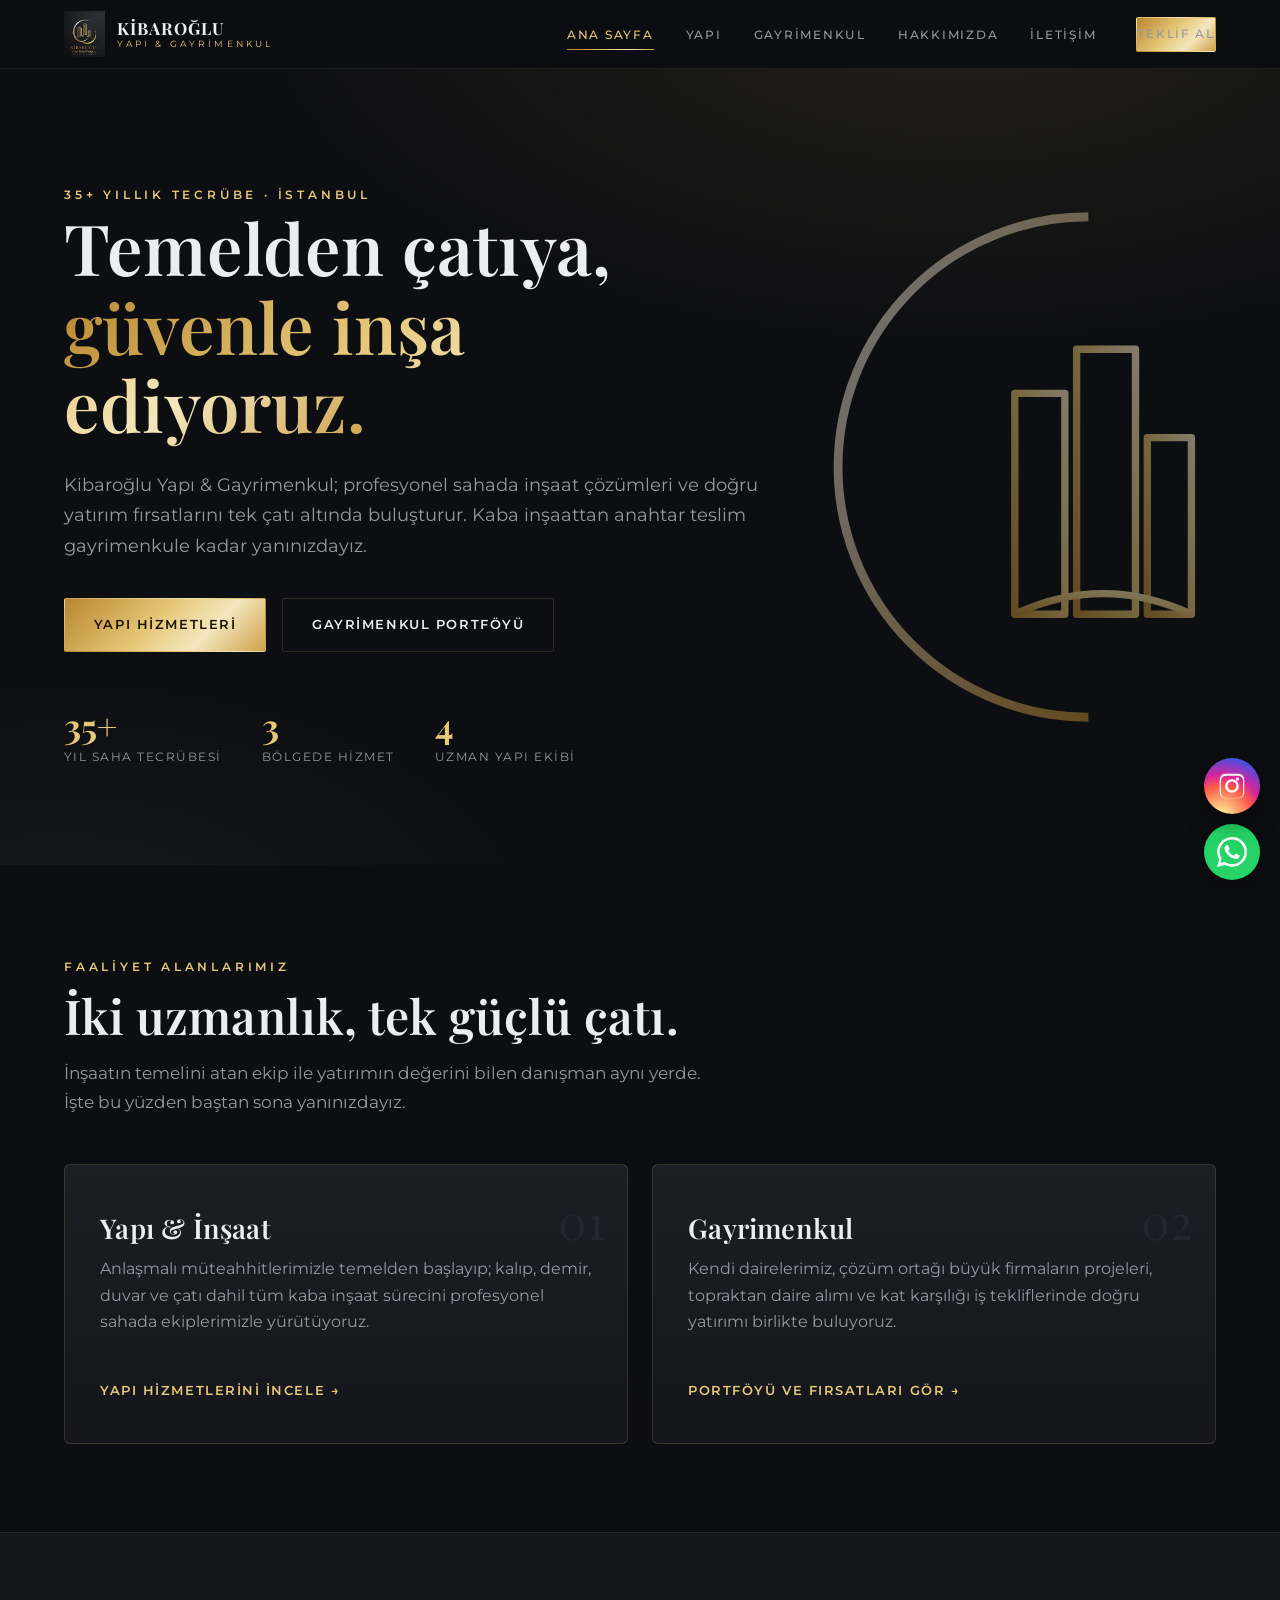
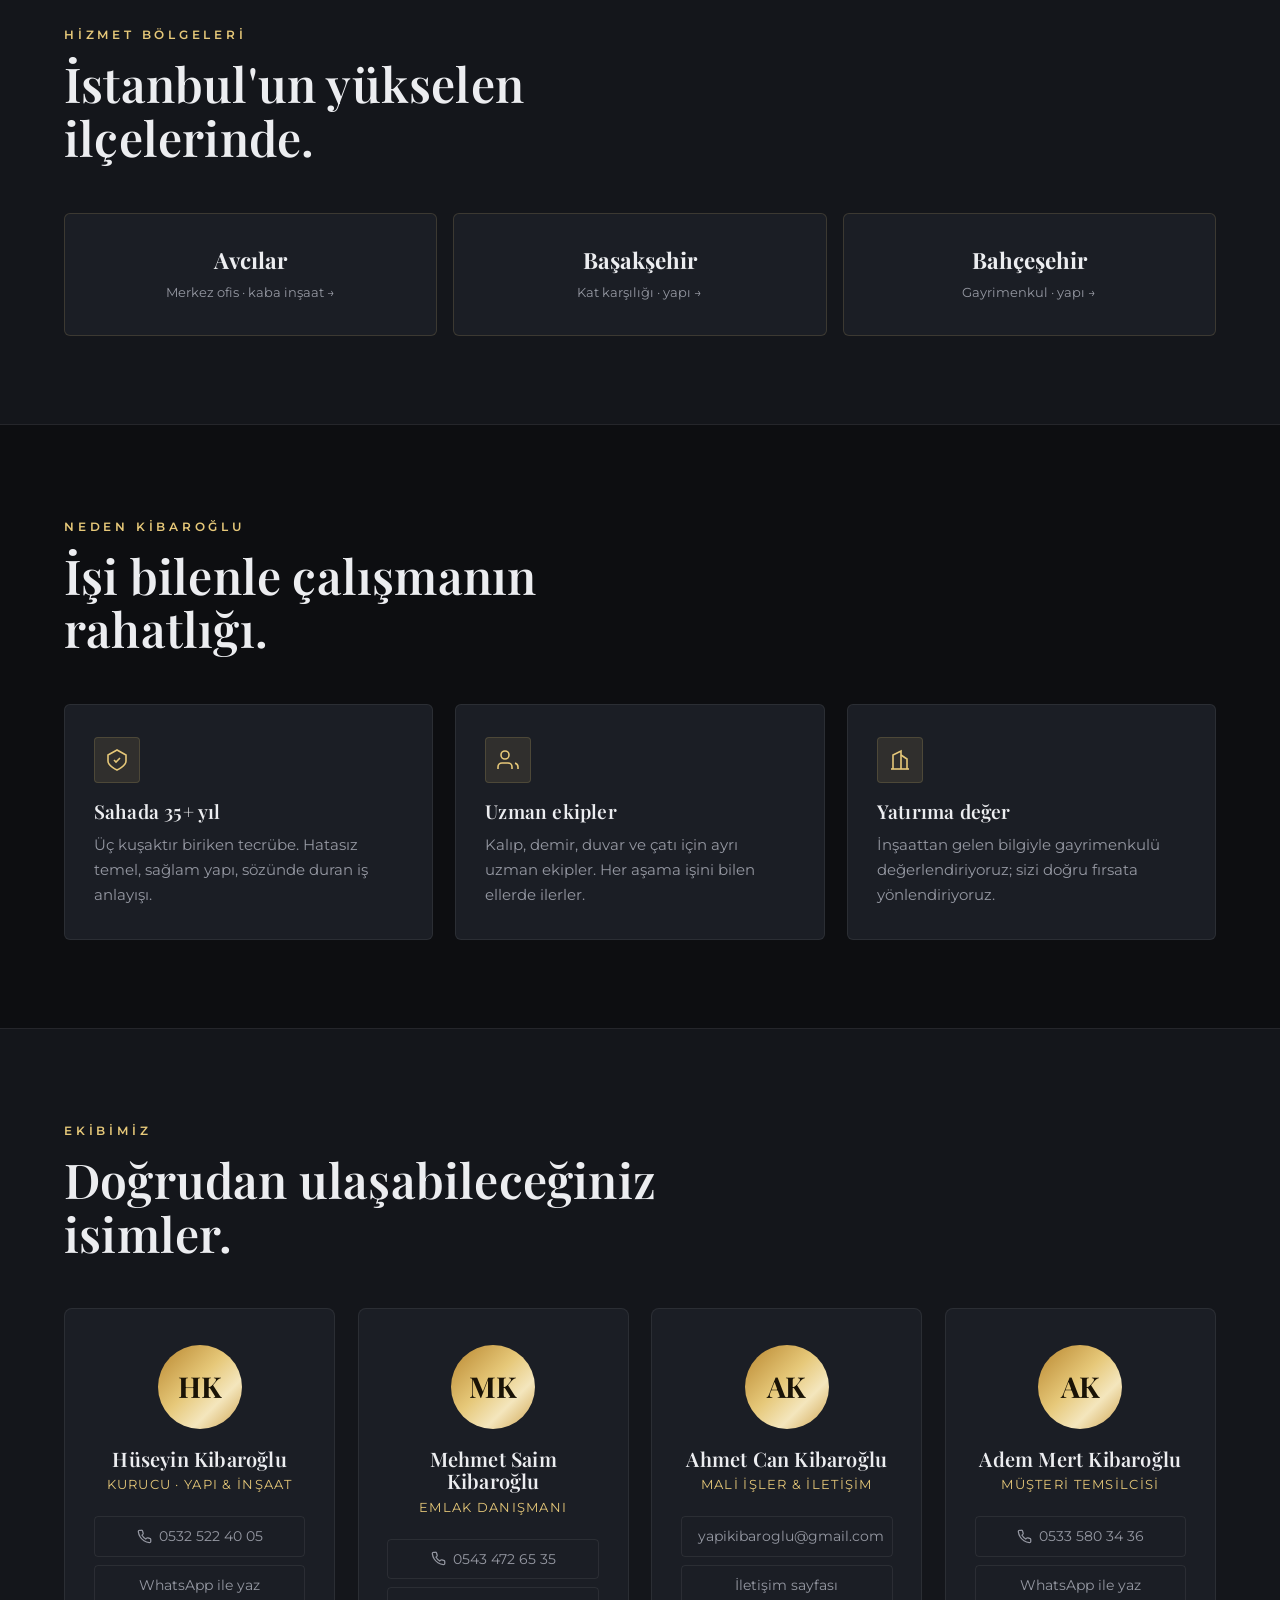
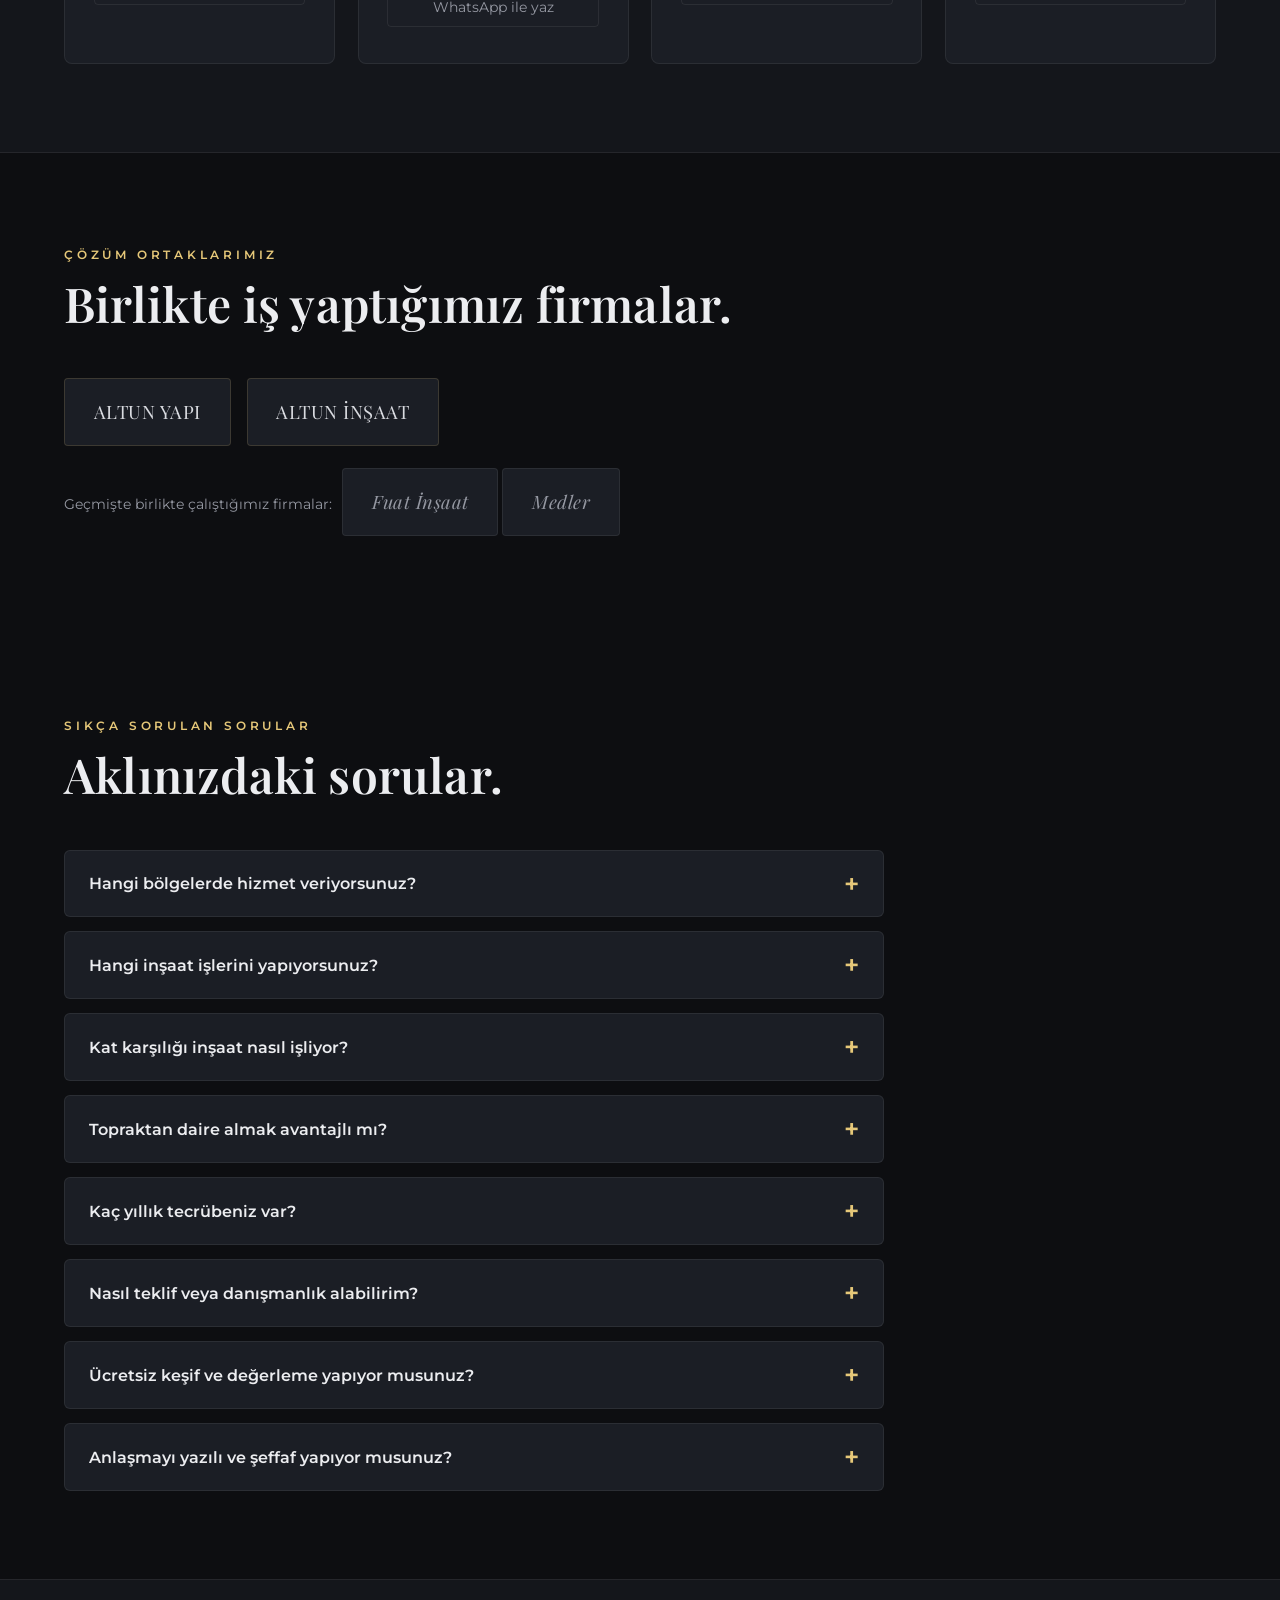
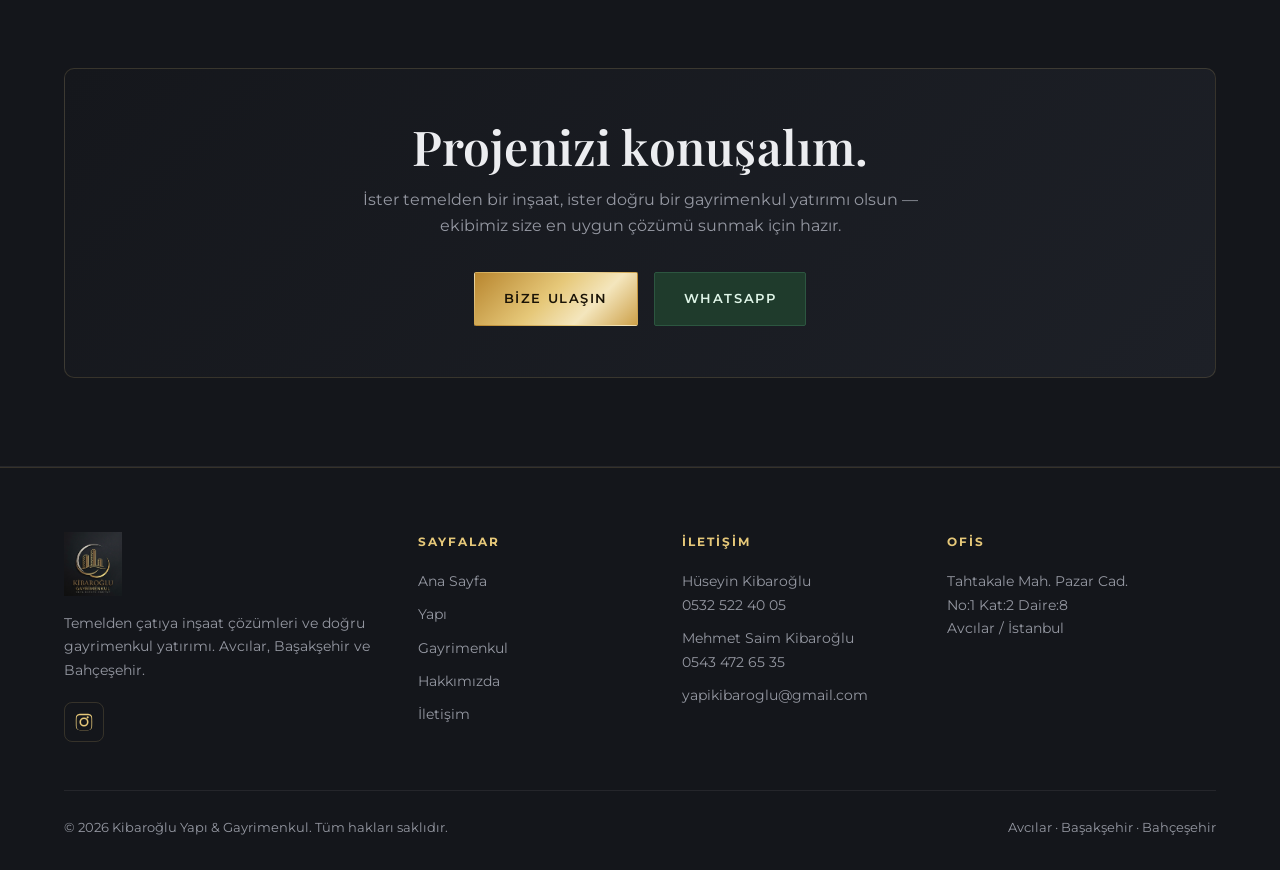
==== commit a98d8f7b: "Adem Mert avatar kisaltmasi AM -> AK" ====
--- a/index.html
+++ b/index.html
@@ -237,7 +237,7 @@
         </div>
       </div>
       <div class="member" data-reveal>
-        <div class="avatar">AM</div>
+        <div class="avatar">AK</div>
         <h3>Adem Mert Kibaroğlu</h3>
         <div class="role">Müşteri Temsilcisi</div>
         <div class="contacts">
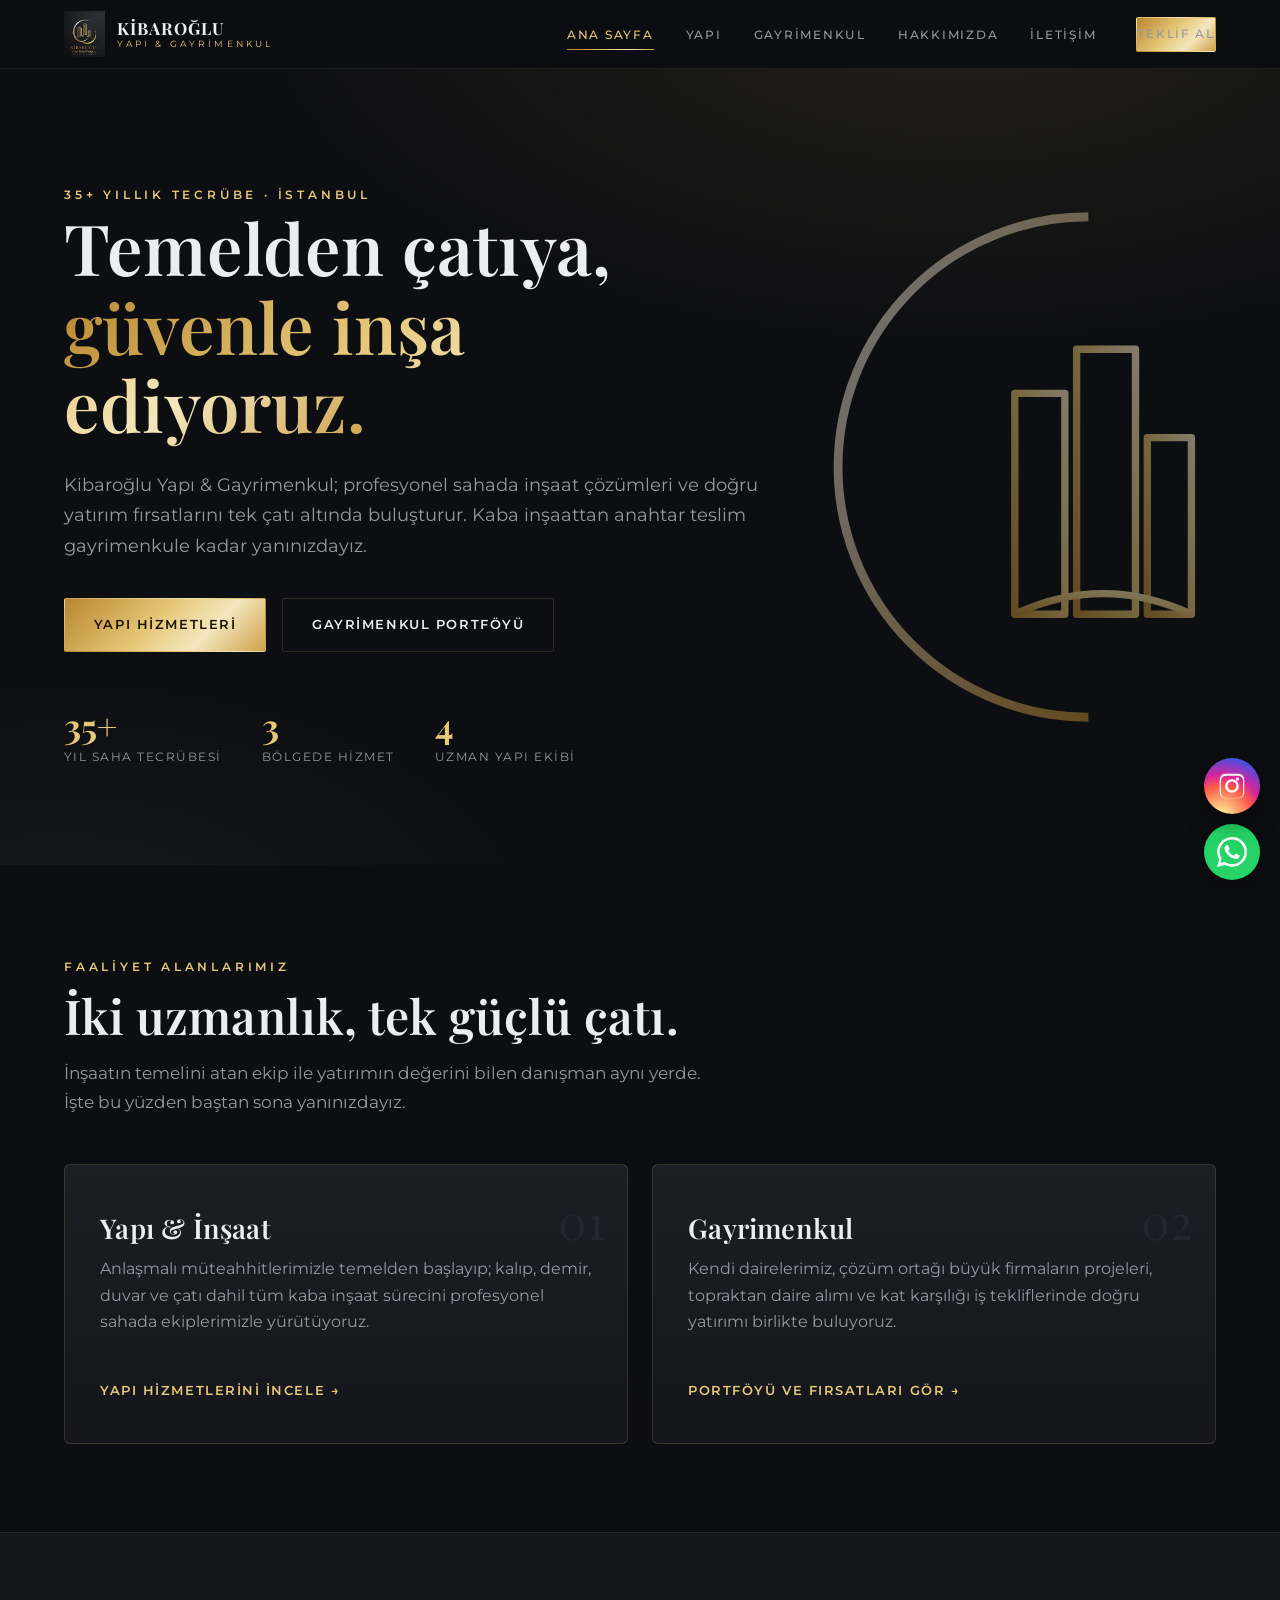
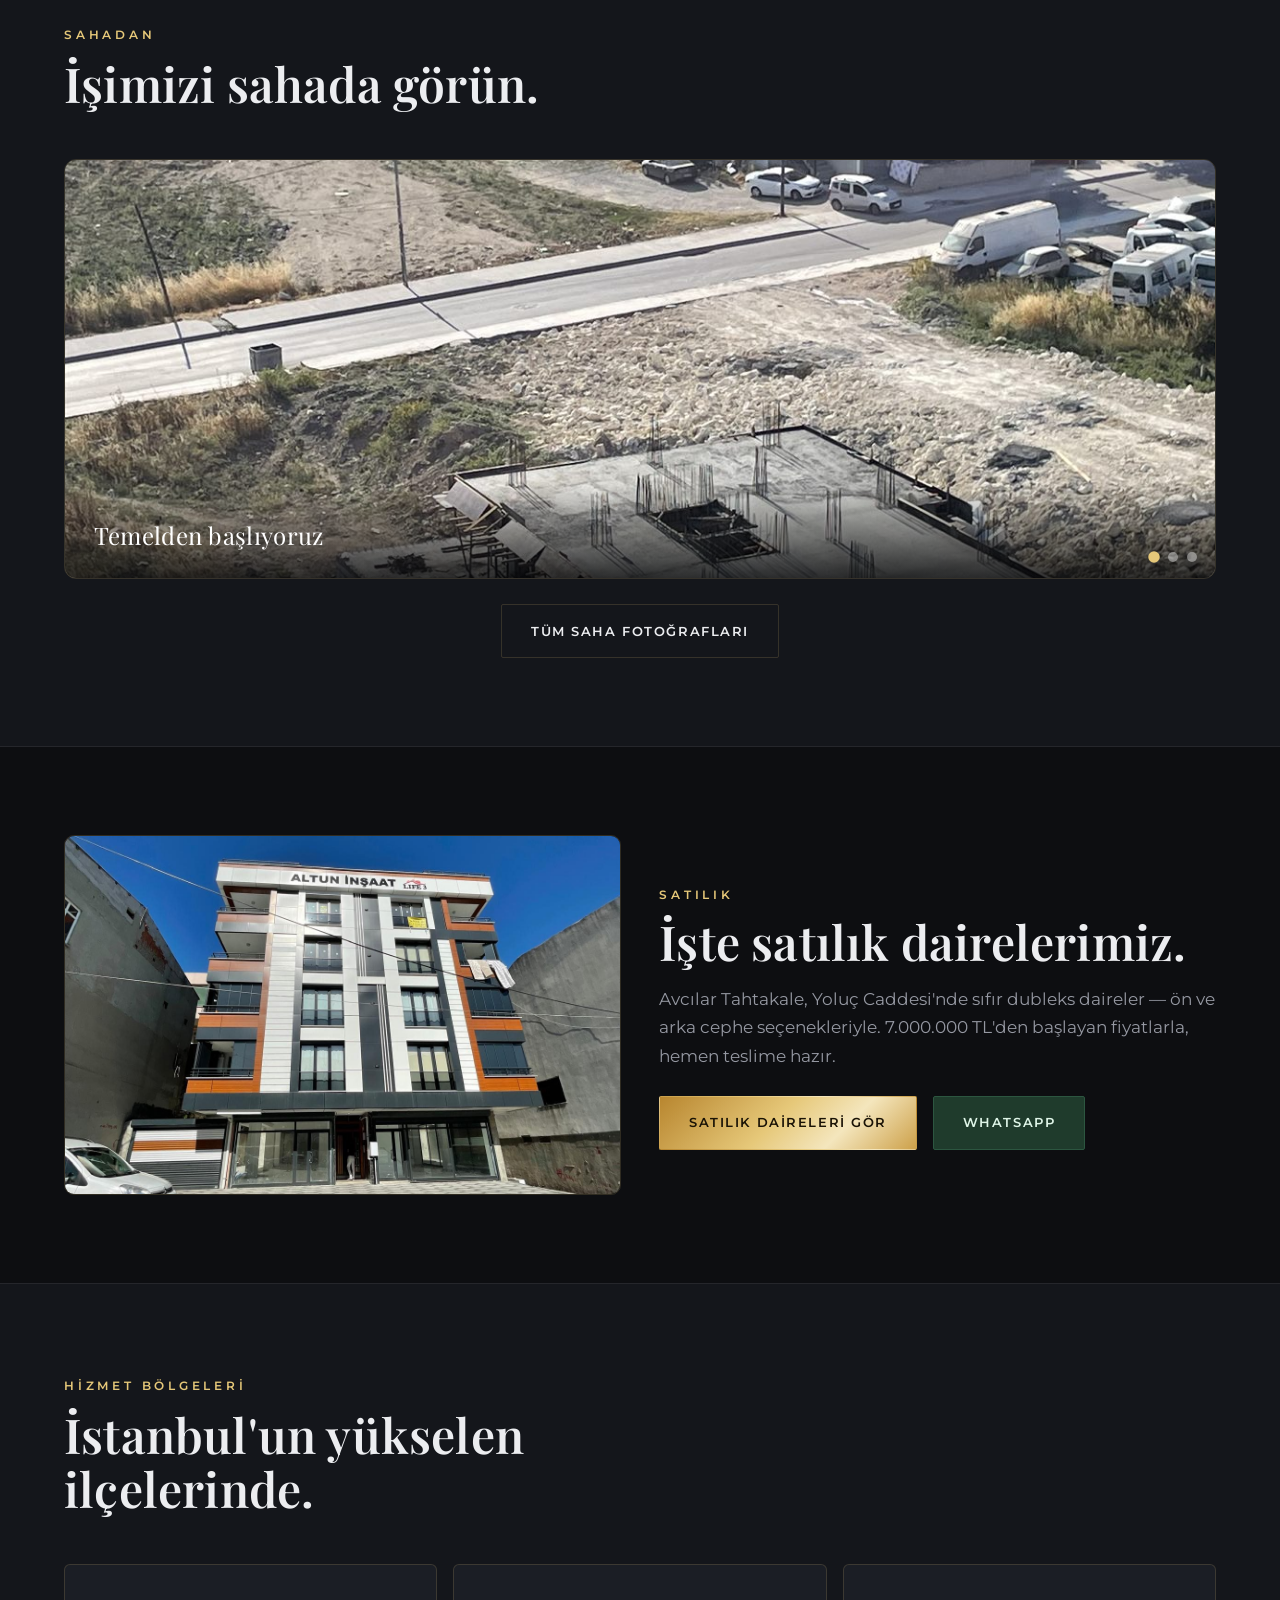
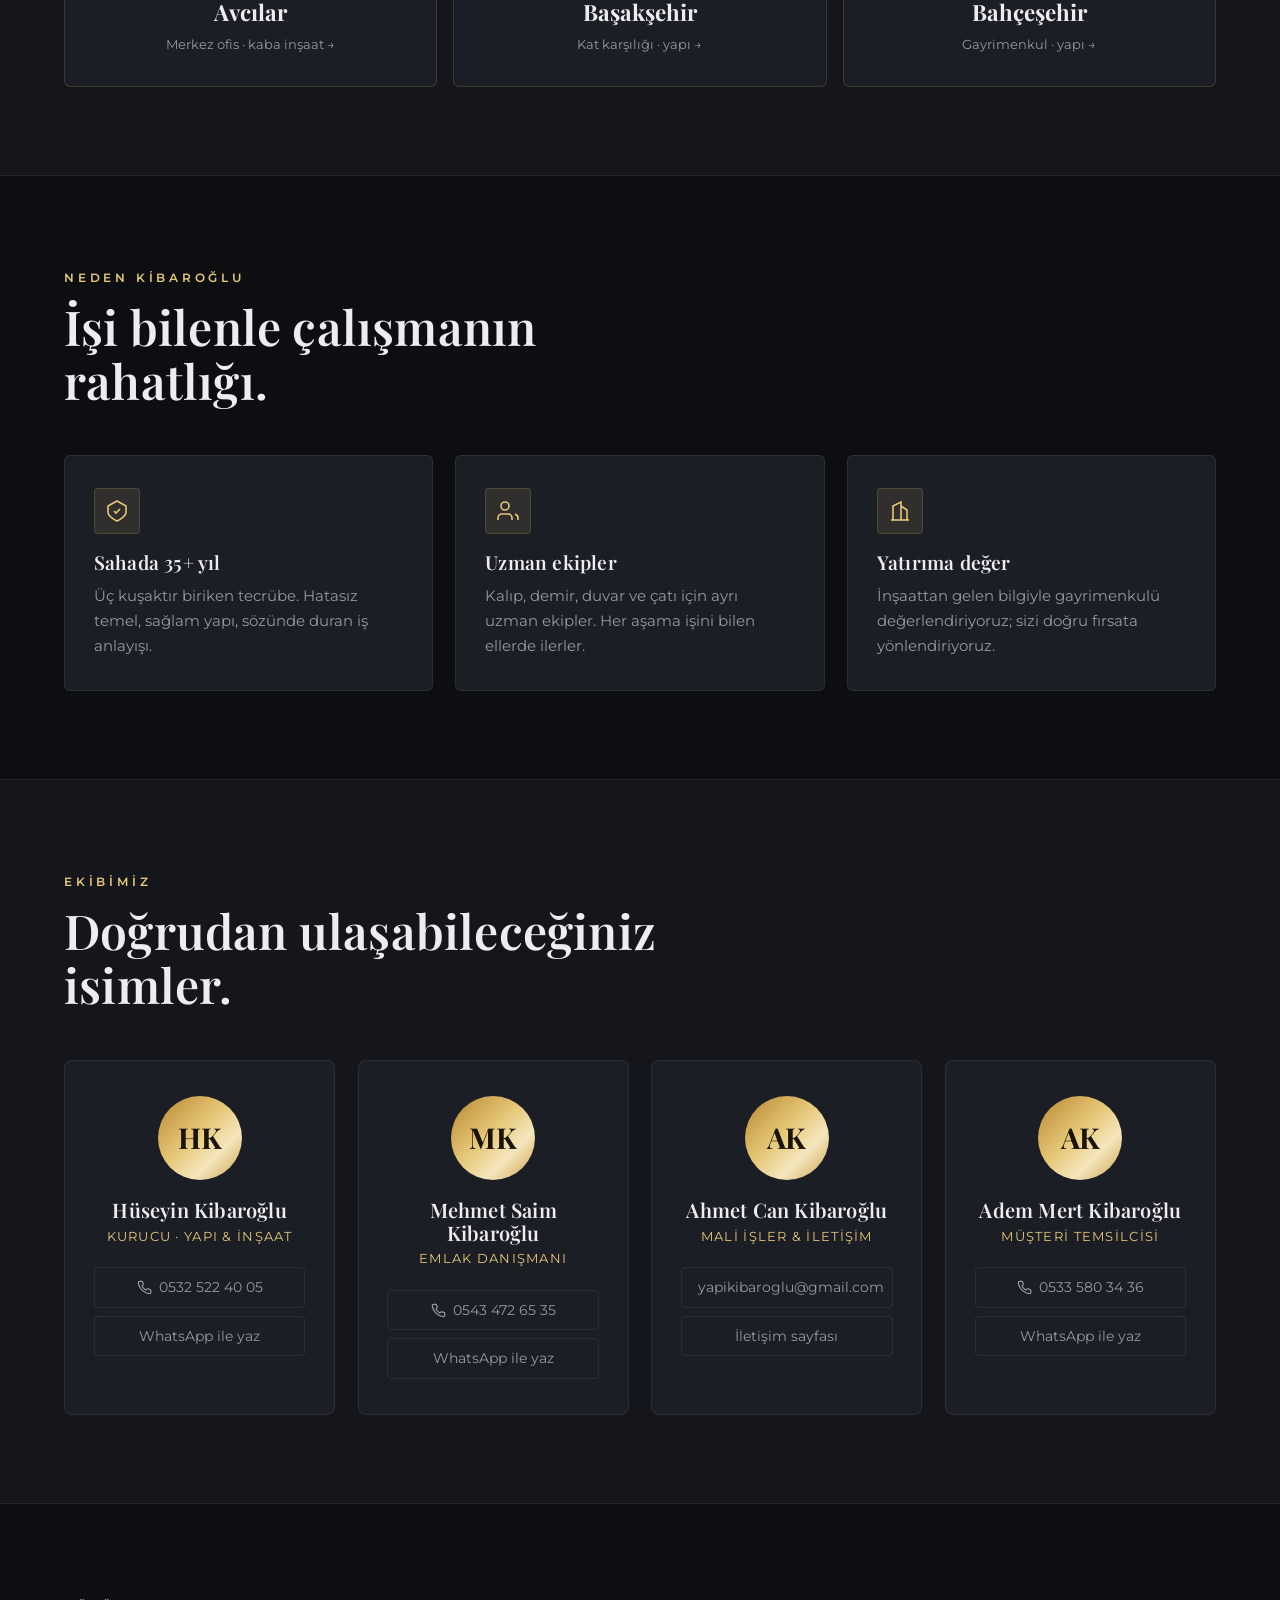
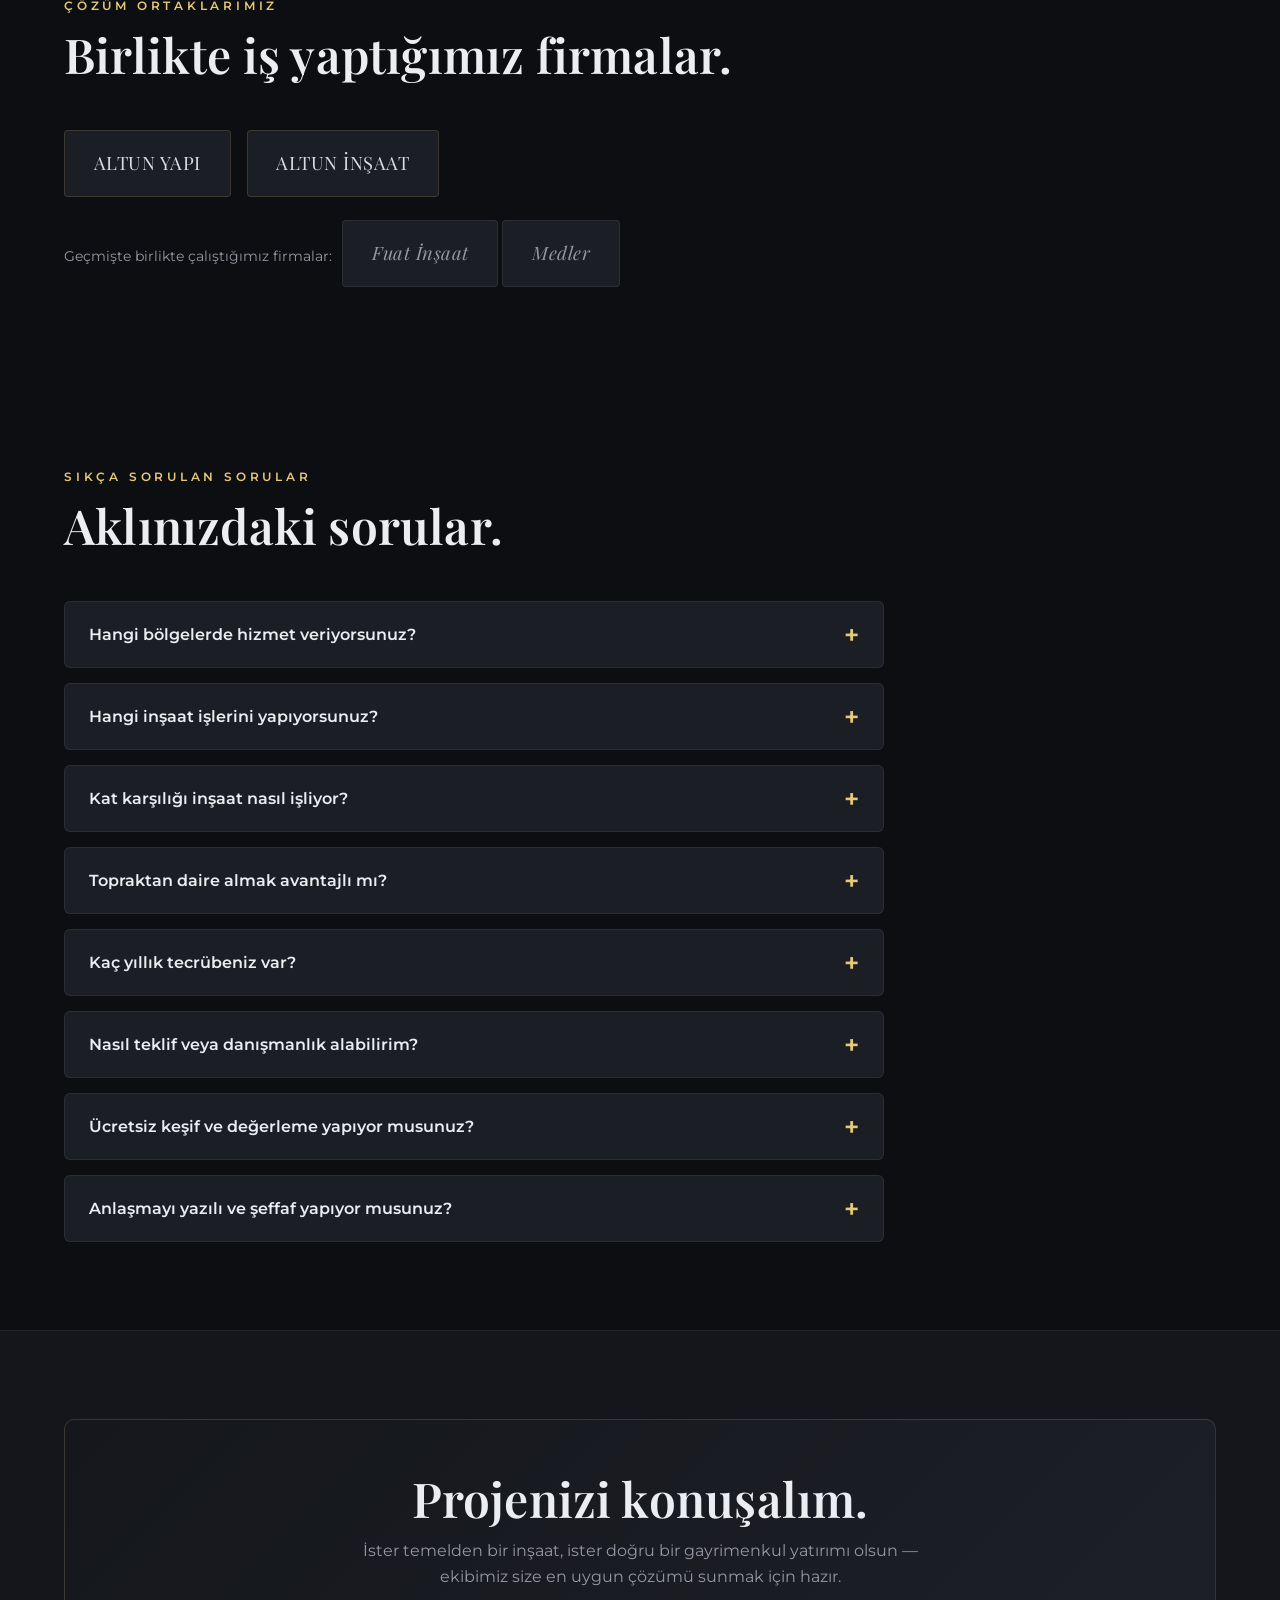
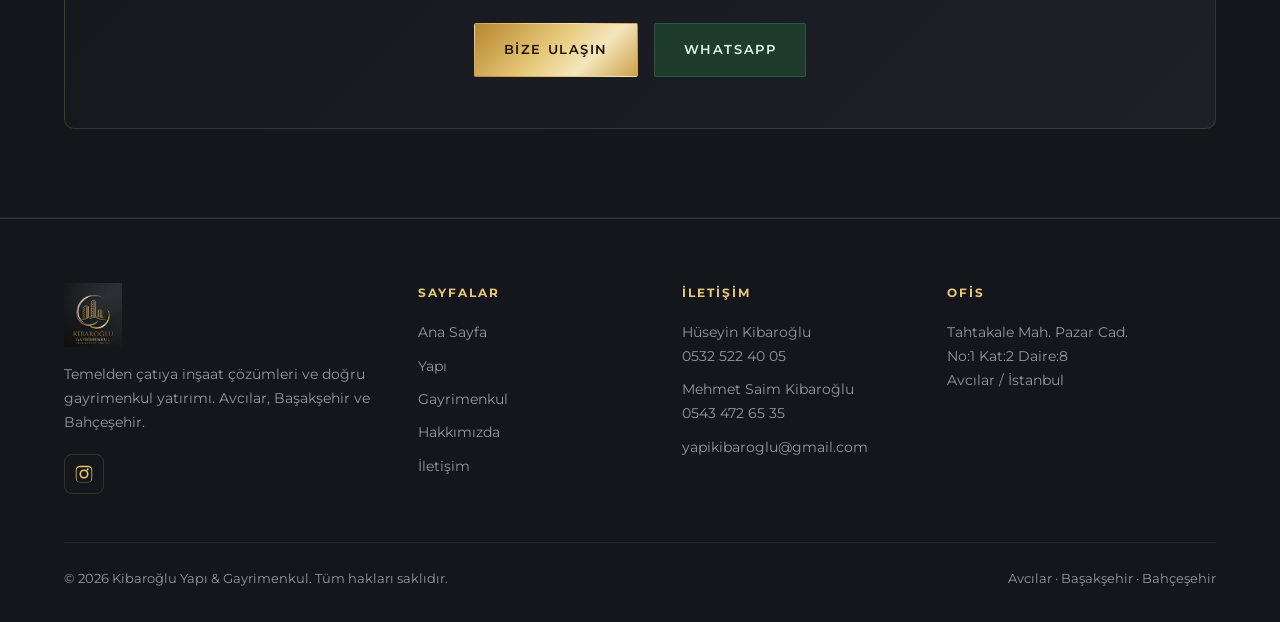
==== commit 66d4cab3: "Ana sayfa: otomatik geçişli saha slaytı (3 foto) + satılık daireler teaser (bina fotosu + gayrimenku" ====
--- a/index.html
+++ b/index.html
@@ -31,7 +31,7 @@
 <meta name="twitter:description" content="35+ yıllık inşaat tecrübesi ve doğru gayrimenkul yatırımı. Avcılar · Başakşehir · Bahçeşehir.">
 <meta name="twitter:image" content="https://yapikibaroglu-lgtm.github.io/assets/og-image.jpg">
 
-<link rel="stylesheet" href="styles.css?v=5">
+<link rel="stylesheet" href="styles.css?v=9">
 
 <!-- Google için işletme bilgisi (yapısal veri) -->
 <script type="application/ld+json">
@@ -159,6 +159,41 @@
   </div>
 </section>
 
+<!-- ============ SAHADAN SLAYT ============ -->
+<section class="section alt">
+  <div class="wrap">
+    <div class="sec-head" data-reveal>
+      <span class="eyebrow">Sahadan</span>
+      <h2>İşimizi sahada görün.</h2>
+    </div>
+    <div class="slideshow" data-reveal>
+      <div class="slide active"><img src="assets/yapi-galeri/yapi-01.jpg" alt="Temel aşaması"><span class="cap">Temelden başlıyoruz</span></div>
+      <div class="slide"><img src="assets/yapi-galeri/yapi-05.jpg" alt="Kalıp ve iskelet"><span class="cap">Kalıp ve iskelet</span></div>
+      <div class="slide"><img src="assets/yapi-galeri/yapi-10.jpg" alt="Çatı aşaması"><span class="cap">Çatıya kadar yanınızdayız</span></div>
+      <div class="slide-dots"></div>
+    </div>
+    <div style="text-align:center;margin-top:1.6rem;"><a class="btn btn-ghost" href="yapi.html">Tüm Saha Fotoğrafları</a></div>
+  </div>
+</section>
+
+<!-- ============ SATILIK DAİRELER ============ -->
+<section class="section">
+  <div class="wrap">
+    <div class="sale-teaser" data-reveal>
+      <img src="assets/ilan-yoluc/yoluc-01.jpg" alt="Yoluç Caddesi satılık sıfır dubleks bina">
+      <div>
+        <span class="eyebrow">Satılık</span>
+        <h2 style="margin:.5rem 0 1rem;">İşte satılık dairelerimiz.</h2>
+        <p class="lead">Avcılar Tahtakale, Yoluç Caddesi'nde sıfır dubleks daireler — ön ve arka cephe seçenekleriyle. 7.000.000 TL'den başlayan fiyatlarla, hemen teslime hazır.</p>
+        <div class="hero-actions" style="margin-top:1.6rem;">
+          <a class="btn btn-gold" href="gayrimenkul.html">Satılık Daireleri Gör</a>
+          <a class="btn btn-wa" href="https://wa.me/905325224005" target="_blank" rel="noopener">WhatsApp</a>
+        </div>
+      </div>
+    </div>
+  </div>
+</section>
+
 <!-- ============ HİZMET BÖLGELERİ ============ -->
 <section class="section alt">
   <div class="wrap">
@@ -359,6 +394,6 @@
   </div>
 </footer>
 
-<script src="script.js?v=5"></script>
+<script src="script.js?v=9"></script>
 </body>
 </html>
--- a/styles.css
+++ b/styles.css
@@ -431,6 +431,109 @@
   font-size:.62rem; letter-spacing:.12em; text-transform:uppercase; color:var(--muted);
 }
 
+/* ============================================================
+   ÖNE ÇIKAN İLAN + GALERİ + LIGHTBOX
+   ============================================================ */
+.feat{ display:grid; grid-template-columns:1.15fr .85fr; gap:2.2rem; align-items:start; }
+.feat-main{ width:100%; height:430px; object-fit:cover; border-radius:10px; border:1px solid var(--line); cursor:zoom-in; transition:.2s; }
+.feat-main:hover{ border-color:var(--gold-2); }
+.feat-thumbs{ display:grid; grid-template-columns:repeat(8,1fr); gap:.5rem; margin-top:.6rem; }
+.feat-thumbs img{ width:100%; height:54px; object-fit:cover; border-radius:4px; cursor:pointer; opacity:.65; border:1px solid transparent; transition:.2s; }
+.feat-thumbs img:hover{ opacity:1; }
+.feat-thumbs img.active{ opacity:1; border-color:var(--gold-2); }
+.feat-info .feat-badge{
+  display:inline-block; background:var(--gold-grad); color:#1a1306;
+  font-size:.7rem; font-weight:700; letter-spacing:.08em; text-transform:uppercase;
+  padding:.35rem .8rem; border-radius:2px; margin-bottom:1rem;
+}
+.feat-info h3{ font-size:1.9rem; margin-bottom:.5rem; }
+.feat-loc{ display:flex; align-items:center; gap:.4rem; color:var(--muted); font-size:.95rem; margin-bottom:1.1rem; }
+.feat-loc svg{ stroke:var(--gold-2); flex-shrink:0; }
+.feat-price{ font-family:var(--serif); font-size:2.3rem; color:var(--gold-2); line-height:1; margin-bottom:1.4rem; }
+.specs-list{ list-style:none; display:grid; grid-template-columns:1fr 1fr; gap:.55rem 1rem; margin-bottom:1.5rem; }
+.specs-list li{ position:relative; padding-left:1.5rem; font-size:.92rem; color:var(--text); }
+.specs-list li::before{ content:"✓"; position:absolute; left:0; color:var(--gold-2); font-weight:700; }
+.feat-desc{ color:var(--muted); font-size:.95rem; margin-bottom:1.5rem; }
+.feat-phone{ display:flex; align-items:center; gap:.5rem; margin-bottom:1rem; color:var(--text); font-size:.95rem; }
+.feat-phone svg{ stroke:var(--gold-2); flex-shrink:0; }
+.feat-phone b{ font-family:var(--serif); }
+
+.lightbox{ position:fixed; inset:0; z-index:200; background:rgba(5,6,8,.95); display:none; align-items:center; justify-content:center; }
+.lightbox.open{ display:flex; }
+.lightbox img{ max-width:92vw; max-height:84vh; border-radius:6px; box-shadow:0 20px 60px rgba(0,0,0,.6); }
+.lb-btn{ position:absolute; background:rgba(255,255,255,.08); border:1px solid var(--line); color:#fff; width:48px; height:48px; border-radius:50%; cursor:pointer; font-size:1.3rem; display:grid; place-items:center; transition:.2s; }
+.lb-btn:hover{ background:rgba(230,200,121,.2); border-color:var(--gold-2); }
+.lb-close{ top:20px; right:20px; }
+.lb-prev{ left:16px; top:50%; transform:translateY(-50%); }
+.lb-next{ right:16px; top:50%; transform:translateY(-50%); }
+.lb-count{ position:absolute; bottom:20px; left:50%; transform:translateX(-50%); color:var(--silver); font-size:.85rem; letter-spacing:.1em; }
+@media (max-width:800px){
+  .feat{ grid-template-columns:1fr; gap:1.4rem; }
+  .feat-main{ height:300px; }
+  .feat-thumbs{ grid-template-columns:repeat(6,1fr); }
+}
+@media (max-width:480px){
+  .feat-thumbs{ grid-template-columns:repeat(5,1fr); }
+  .feat-price{ font-size:2rem; }
+  .specs-list{ grid-template-columns:1fr; }
+}
+
+/* ============================================================
+   SAHADAN — İŞ GALERİSİ (yapı sayfası)
+   ============================================================ */
+.work-gallery{ display:grid; grid-template-columns:repeat(auto-fill,minmax(230px,1fr)); gap:.8rem; }
+.work-item{
+  position:relative; aspect-ratio:4/3; overflow:hidden; border-radius:8px;
+  border:1px solid var(--line-soft); cursor:zoom-in; padding:0; margin:0;
+  background:var(--ink-3); display:block; width:100%;
+}
+.work-item img{ width:100%; height:100%; object-fit:cover; display:block; transition:transform .45s ease; }
+.work-item:hover img{ transform:scale(1.07); }
+.work-item::after{ content:""; position:absolute; inset:0; border:2px solid transparent; border-radius:8px; transition:border-color .25s; pointer-events:none; }
+.work-item:hover::after{ border-color:var(--gold-2); }
+.work-cap{
+  position:absolute; left:0; right:0; bottom:0; padding:.9rem .8rem .6rem;
+  font-family:var(--sans); font-size:.78rem; font-weight:600; letter-spacing:.02em;
+  color:#fff; text-align:left; background:linear-gradient(transparent, rgba(5,6,8,.88));
+  opacity:0; transform:translateY(8px); transition:opacity .3s, transform .3s;
+}
+.work-item:hover .work-cap{ opacity:1; transform:none; }
+.work-note{ color:var(--muted); font-size:.82rem; margin-top:1.3rem; text-align:center; }
+@media (max-width:560px){
+  .work-gallery{ grid-template-columns:1fr 1fr; gap:.5rem; }
+  .work-cap{ font-size:.68rem; padding:.6rem .5rem .45rem; opacity:1; transform:none; }
+}
+
+/* ============================================================
+   ANA SAYFA — SAHADAN SLAYT (otomatik geçiş)
+   ============================================================ */
+.slideshow{ position:relative; width:100%; height:420px; border-radius:12px; overflow:hidden; border:1px solid var(--line); }
+.slideshow .slide{ position:absolute; inset:0; opacity:0; transition:opacity 1s ease; }
+.slideshow .slide.active{ opacity:1; }
+.slideshow .slide img{ width:100%; height:100%; object-fit:cover; display:block; }
+.slideshow .slide .cap{
+  position:absolute; left:0; right:0; bottom:0; padding:2rem 1.8rem 1.4rem;
+  background:linear-gradient(transparent, rgba(5,6,8,.82));
+  color:#fff; font-family:var(--serif); font-size:1.5rem; letter-spacing:.3px;
+}
+.slide-dots{ position:absolute; bottom:16px; right:18px; display:flex; gap:.55rem; z-index:2; }
+.slide-dots button{ width:10px; height:10px; border-radius:50%; border:0; padding:0; cursor:pointer; background:rgba(255,255,255,.4); transition:.2s; }
+.slide-dots button.active{ background:var(--gold-2); transform:scale(1.15); }
+@media (max-width:700px){
+  .slideshow{ height:260px; }
+  .slideshow .slide .cap{ font-size:1.15rem; padding:1.4rem 1.2rem 1rem; }
+}
+
+/* ============================================================
+   ANA SAYFA — SATILIK DAİRELER TEASER
+   ============================================================ */
+.sale-teaser{ display:grid; grid-template-columns:1fr 1fr; gap:2.4rem; align-items:center; }
+.sale-teaser img{ width:100%; height:360px; object-fit:cover; border-radius:10px; border:1px solid var(--line); }
+@media (max-width:800px){
+  .sale-teaser{ grid-template-columns:1fr; gap:1.4rem; }
+  .sale-teaser img{ height:240px; }
+}
+
 /* erişilebilirlik: hareket azaltma */
 @media (prefers-reduced-motion:reduce){
   *{ transition:none!important; scroll-behavior:auto; }
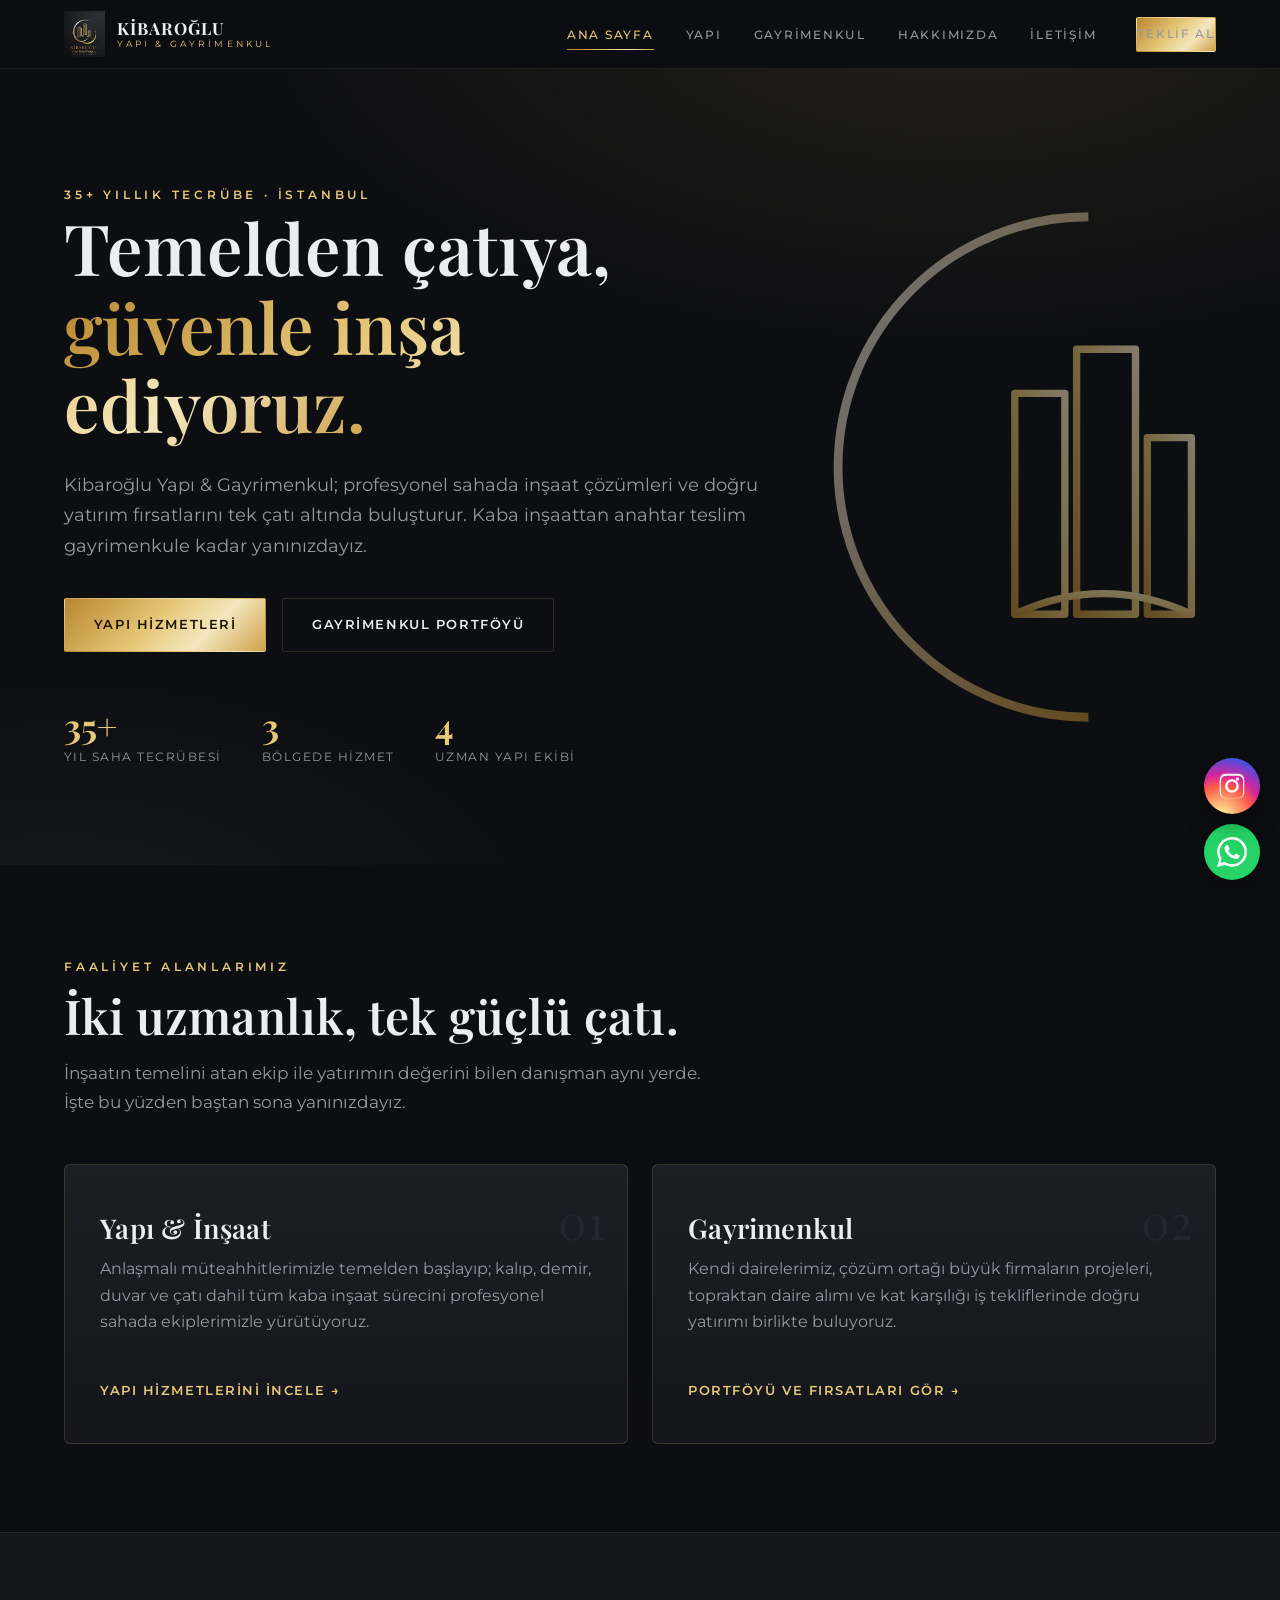
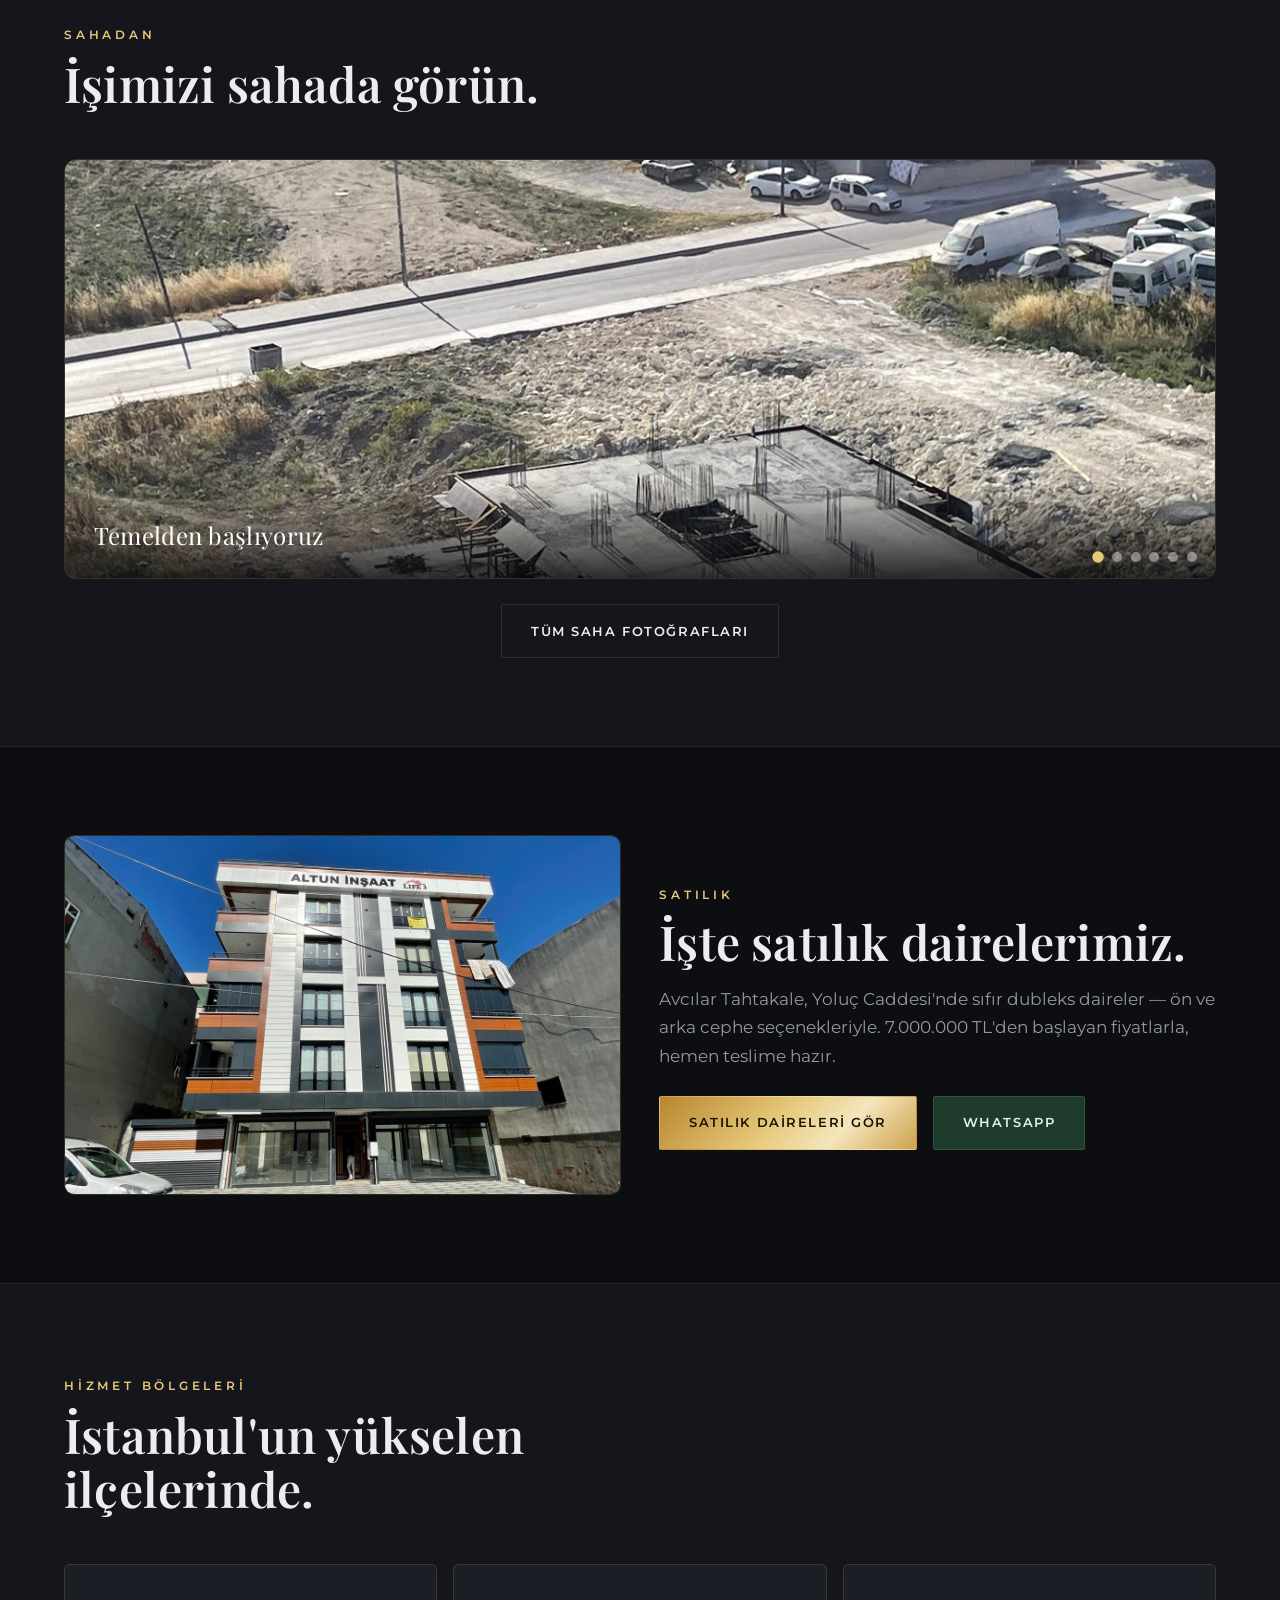
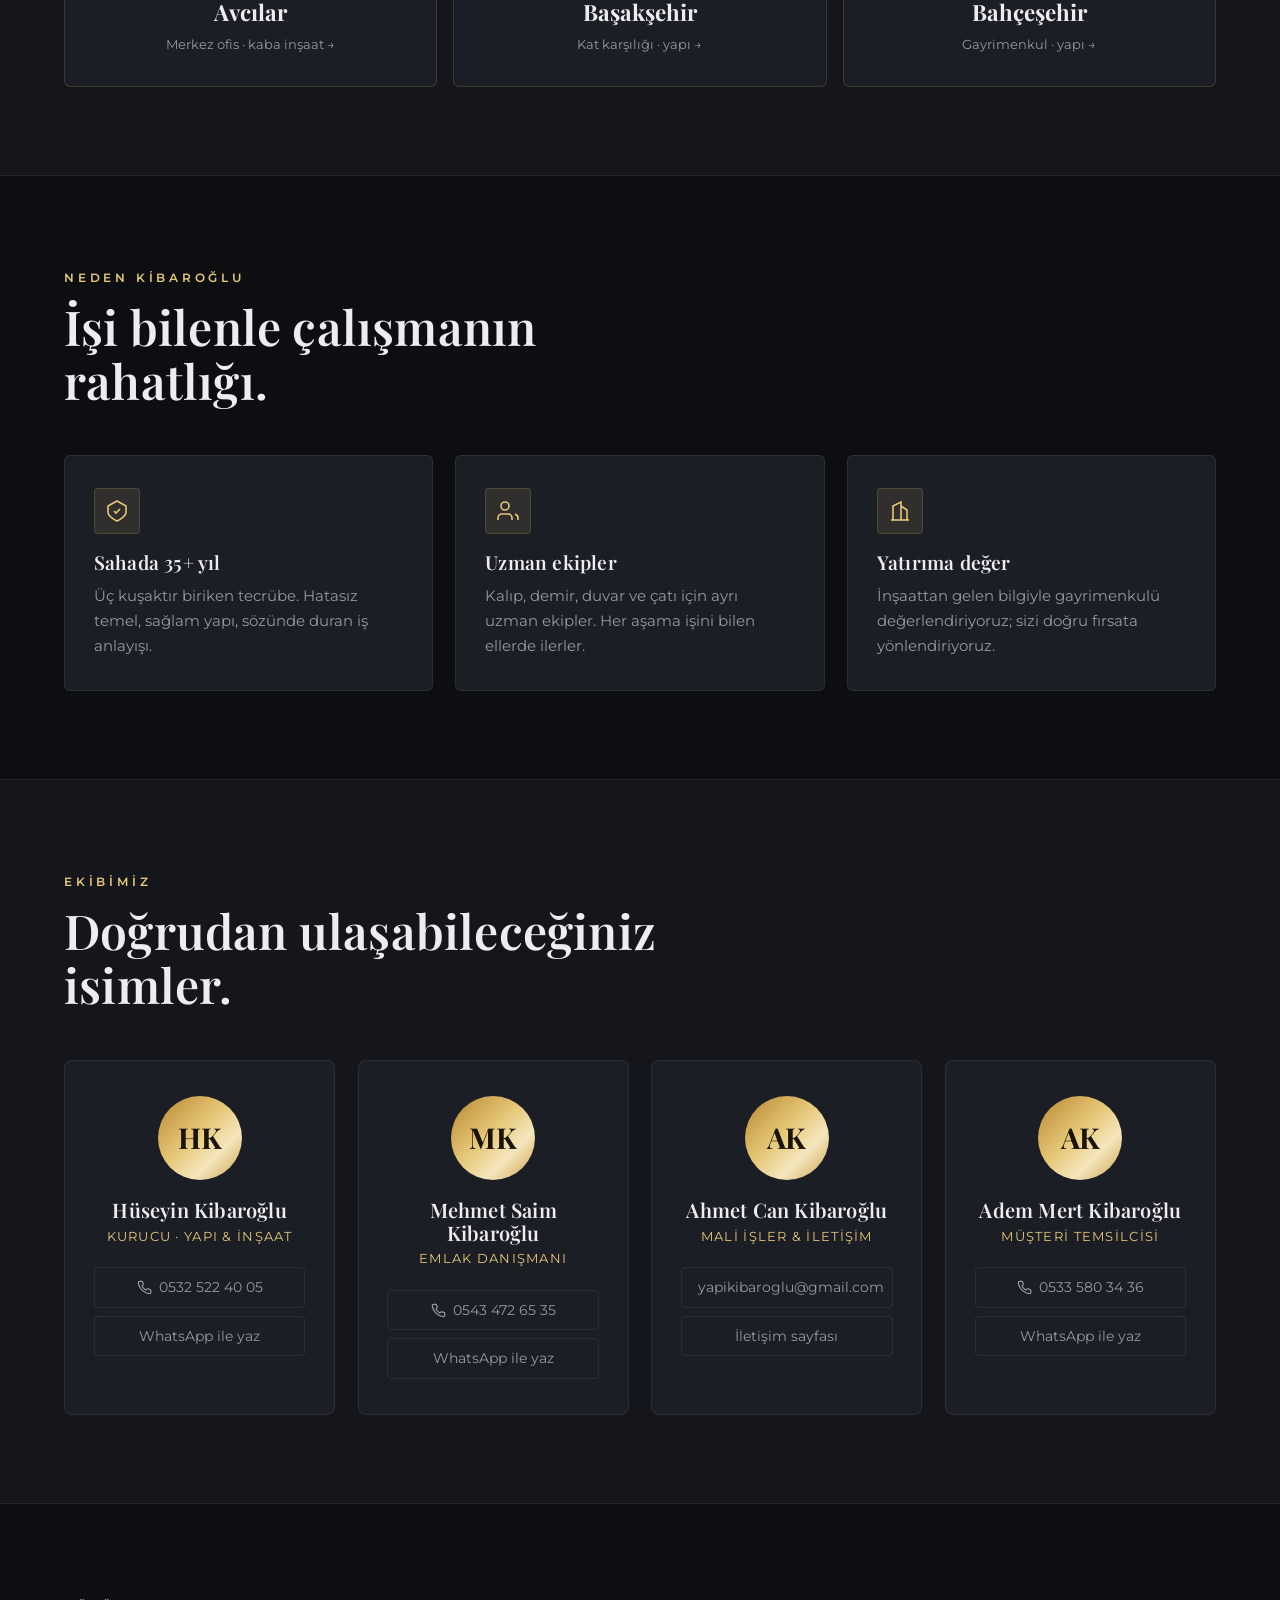
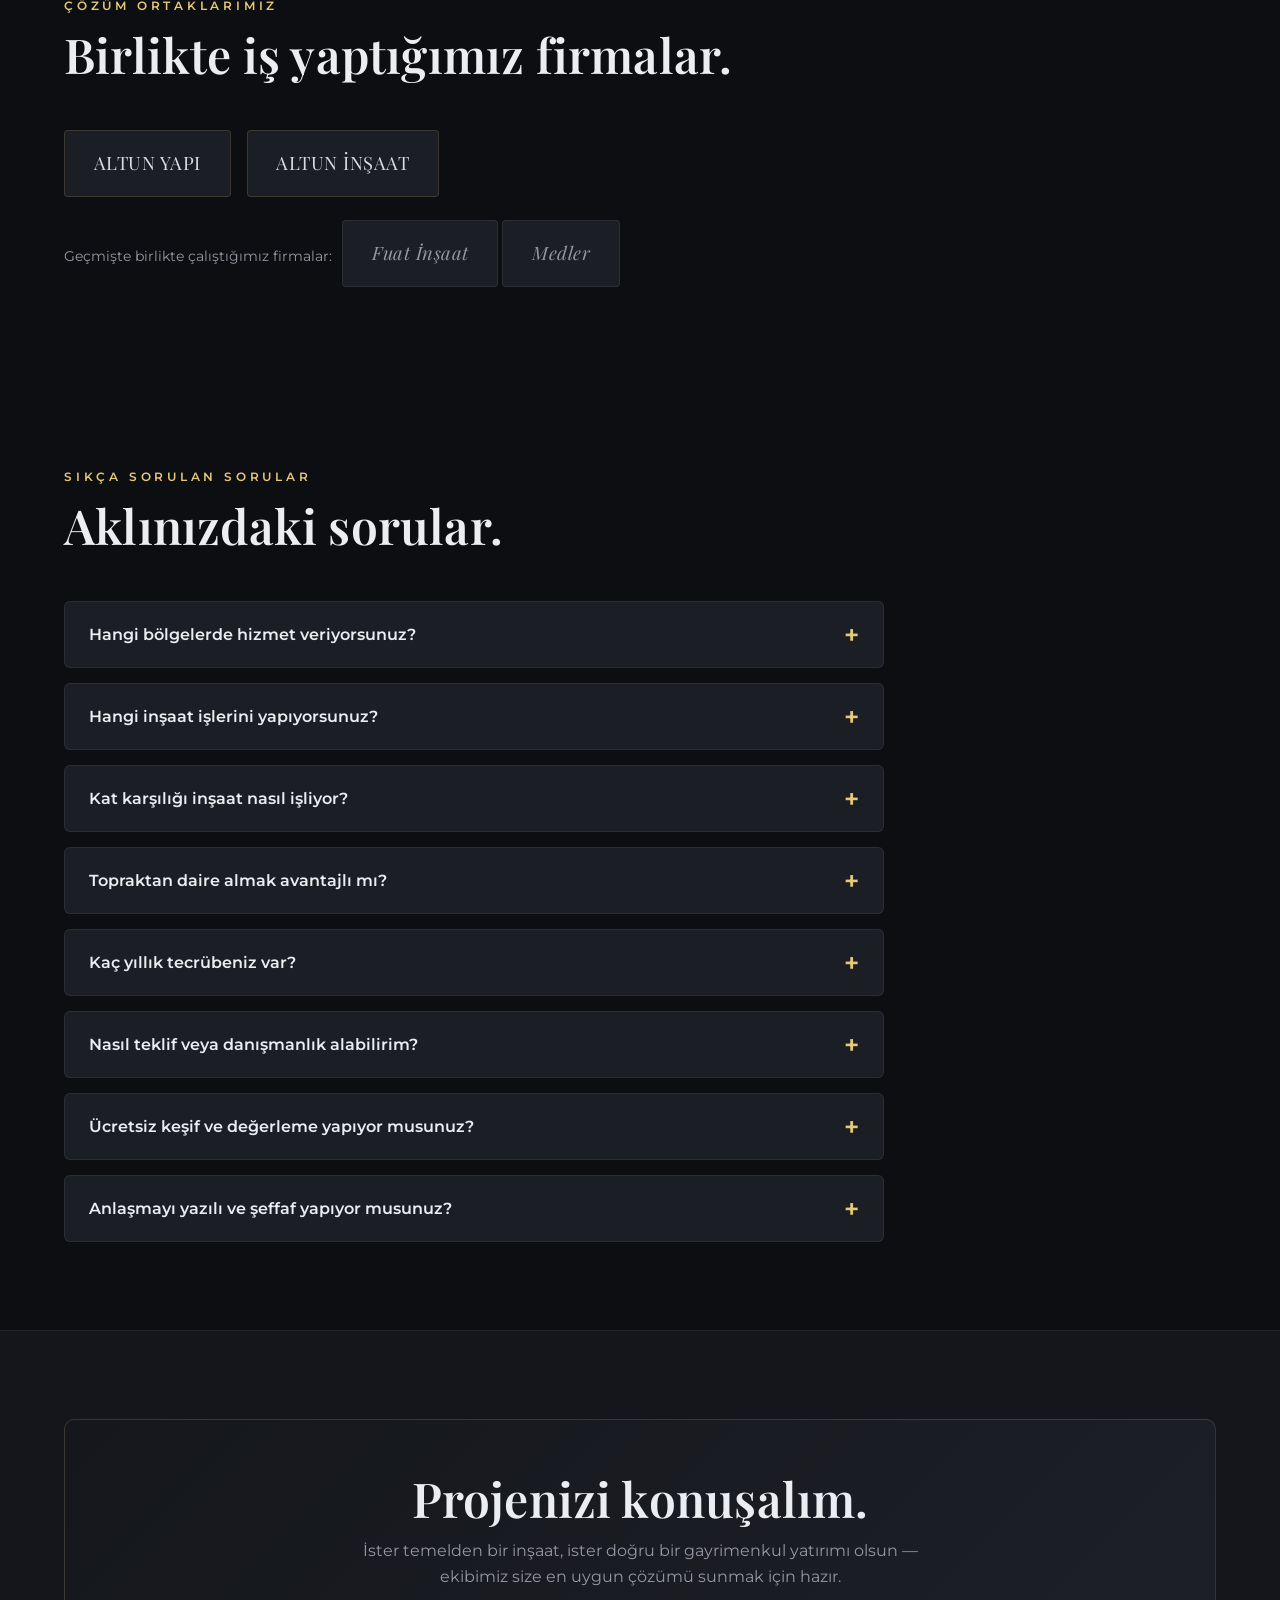
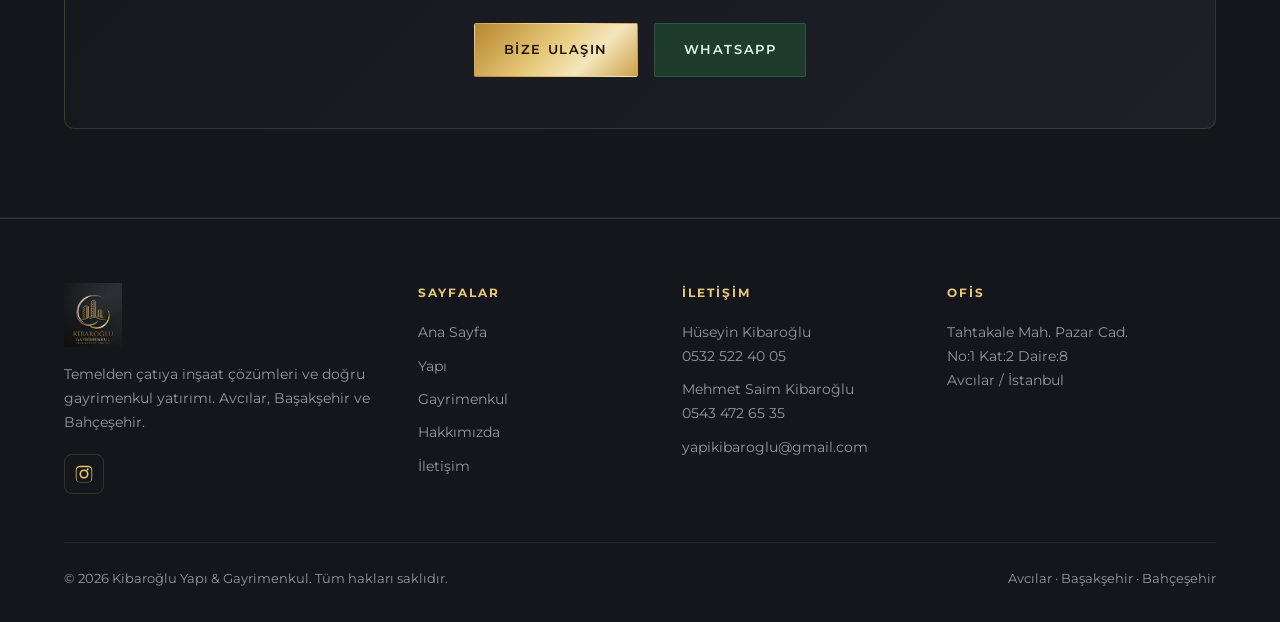
==== commit 6fce6b68: "Ana sayfa slaytı 3'ten 6 fotoğrafa çıkarıldı (temelden çatıya)" ====
--- a/index.html
+++ b/index.html
@@ -168,8 +168,11 @@
     </div>
     <div class="slideshow" data-reveal>
       <div class="slide active"><img src="assets/yapi-galeri/yapi-01.jpg" alt="Temel aşaması"><span class="cap">Temelden başlıyoruz</span></div>
+      <div class="slide"><img src="assets/yapi-galeri/yapi-03.jpg" alt="Kolon ve perde demiri"><span class="cap">Kolon ve perde demiri</span></div>
+      <div class="slide"><img src="assets/yapi-galeri/yapi-04.jpg" alt="Döşeme donatısı"><span class="cap">Döşeme donatısı</span></div>
       <div class="slide"><img src="assets/yapi-galeri/yapi-05.jpg" alt="Kalıp ve iskelet"><span class="cap">Kalıp ve iskelet</span></div>
-      <div class="slide"><img src="assets/yapi-galeri/yapi-10.jpg" alt="Çatı aşaması"><span class="cap">Çatıya kadar yanınızdayız</span></div>
+      <div class="slide"><img src="assets/yapi-galeri/yapi-09.jpg" alt="Çatı imalatı"><span class="cap">Çatı imalatı</span></div>
+      <div class="slide"><img src="assets/yapi-galeri/yapi-10.jpg" alt="Çatı ve manzara"><span class="cap">Çatıya kadar yanınızdayız</span></div>
       <div class="slide-dots"></div>
     </div>
     <div style="text-align:center;margin-top:1.6rem;"><a class="btn btn-ghost" href="yapi.html">Tüm Saha Fotoğrafları</a></div>
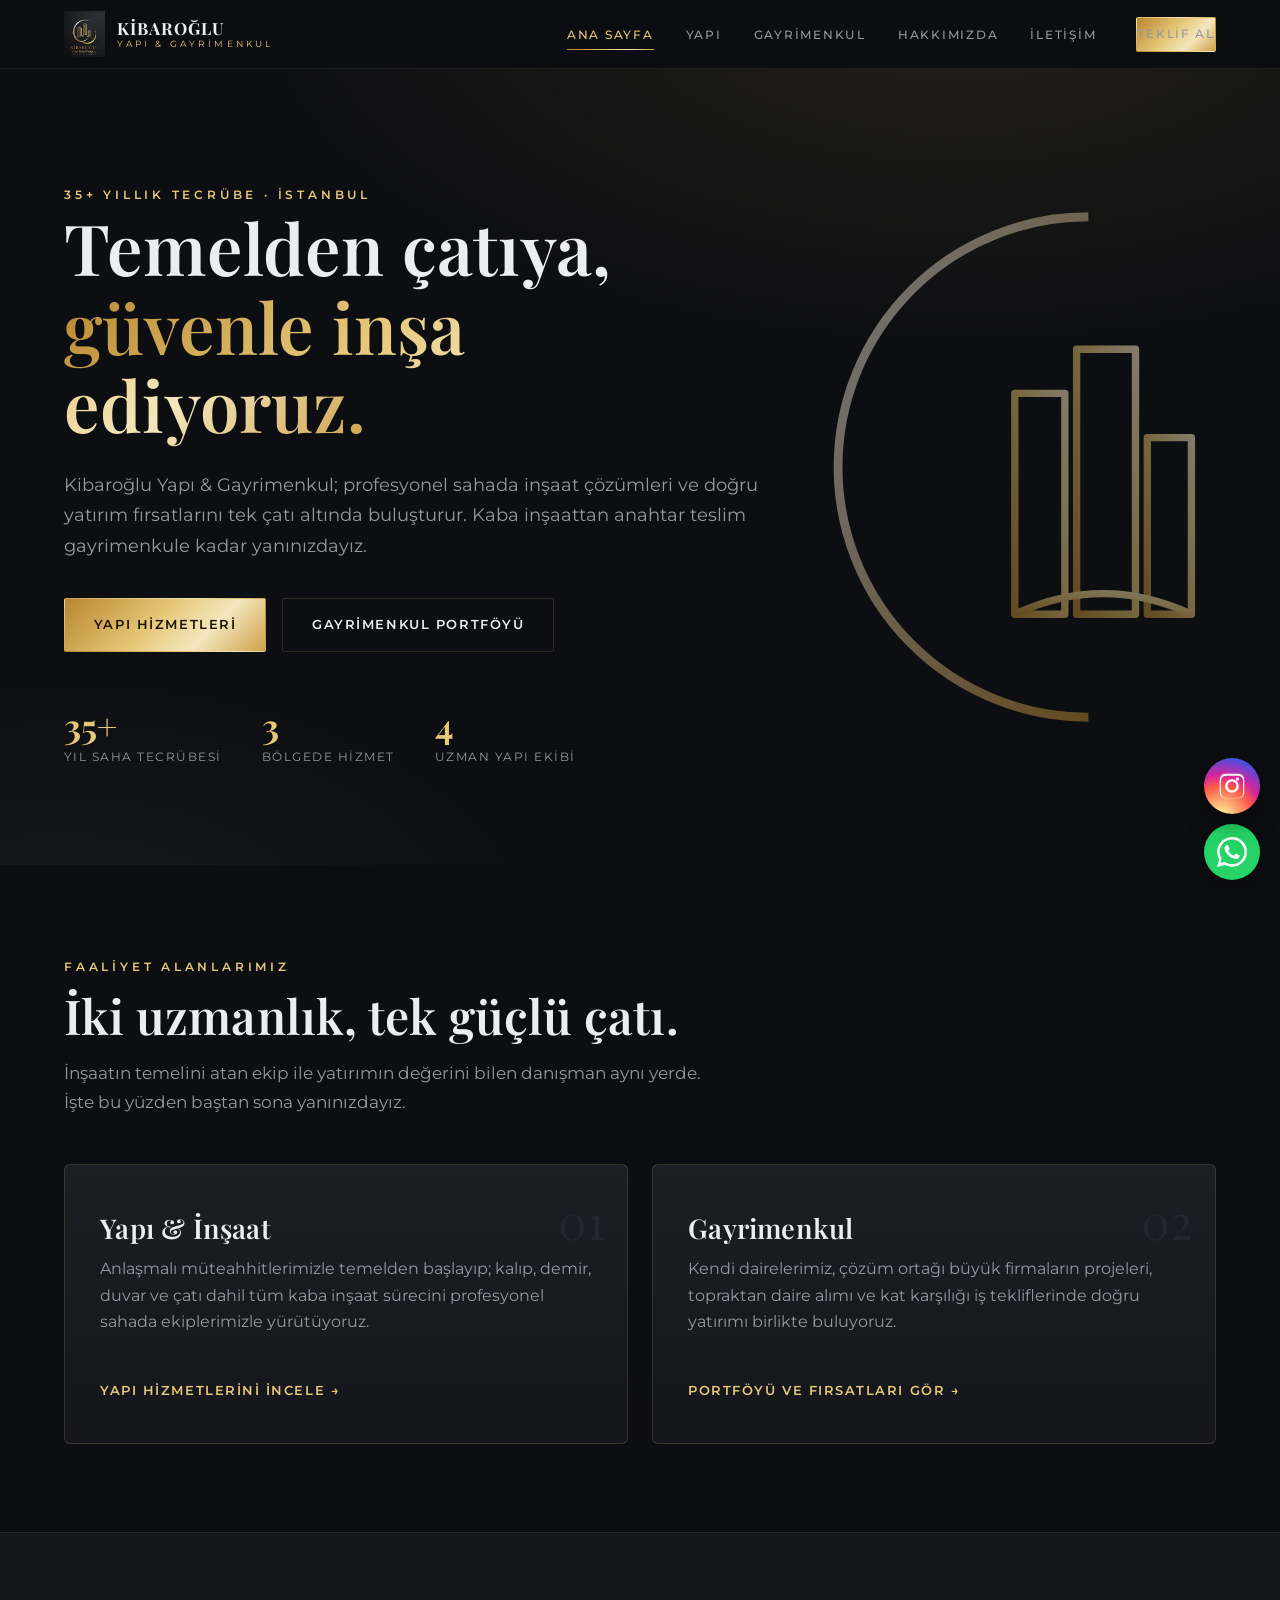
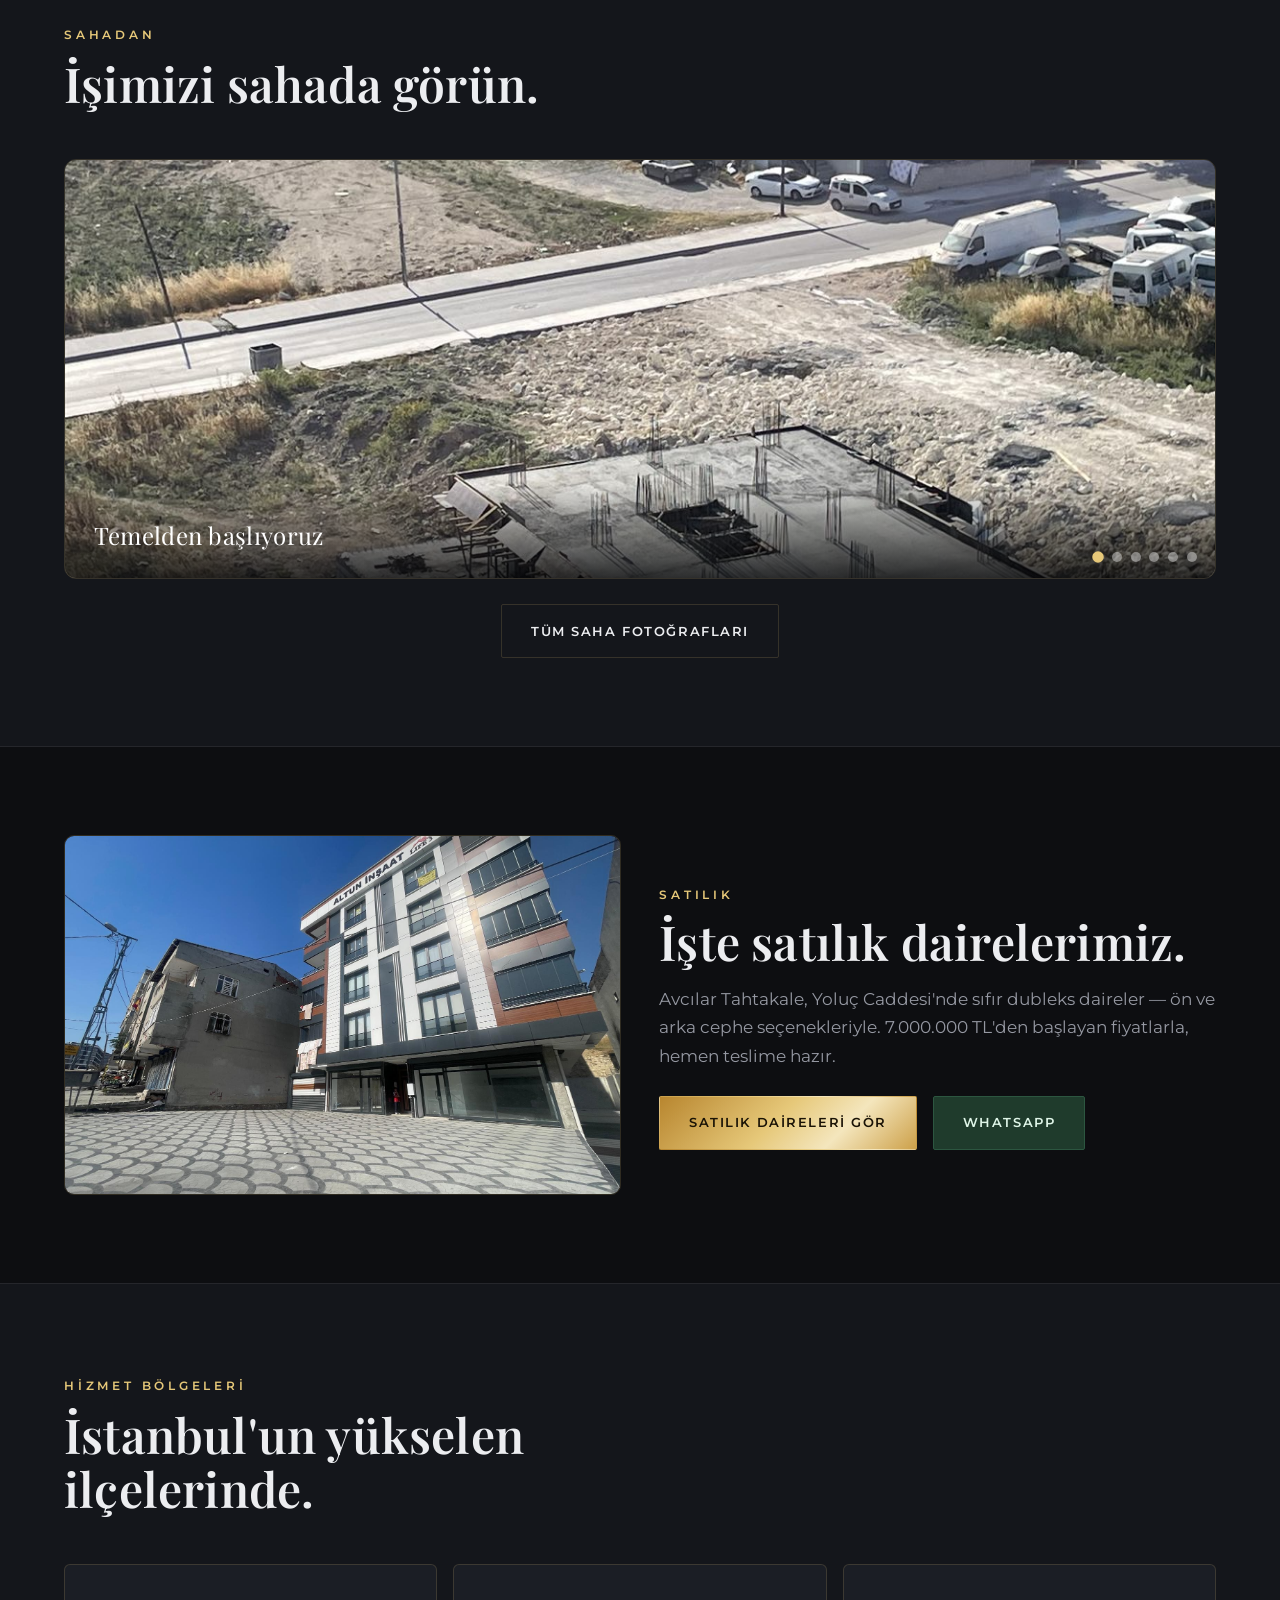
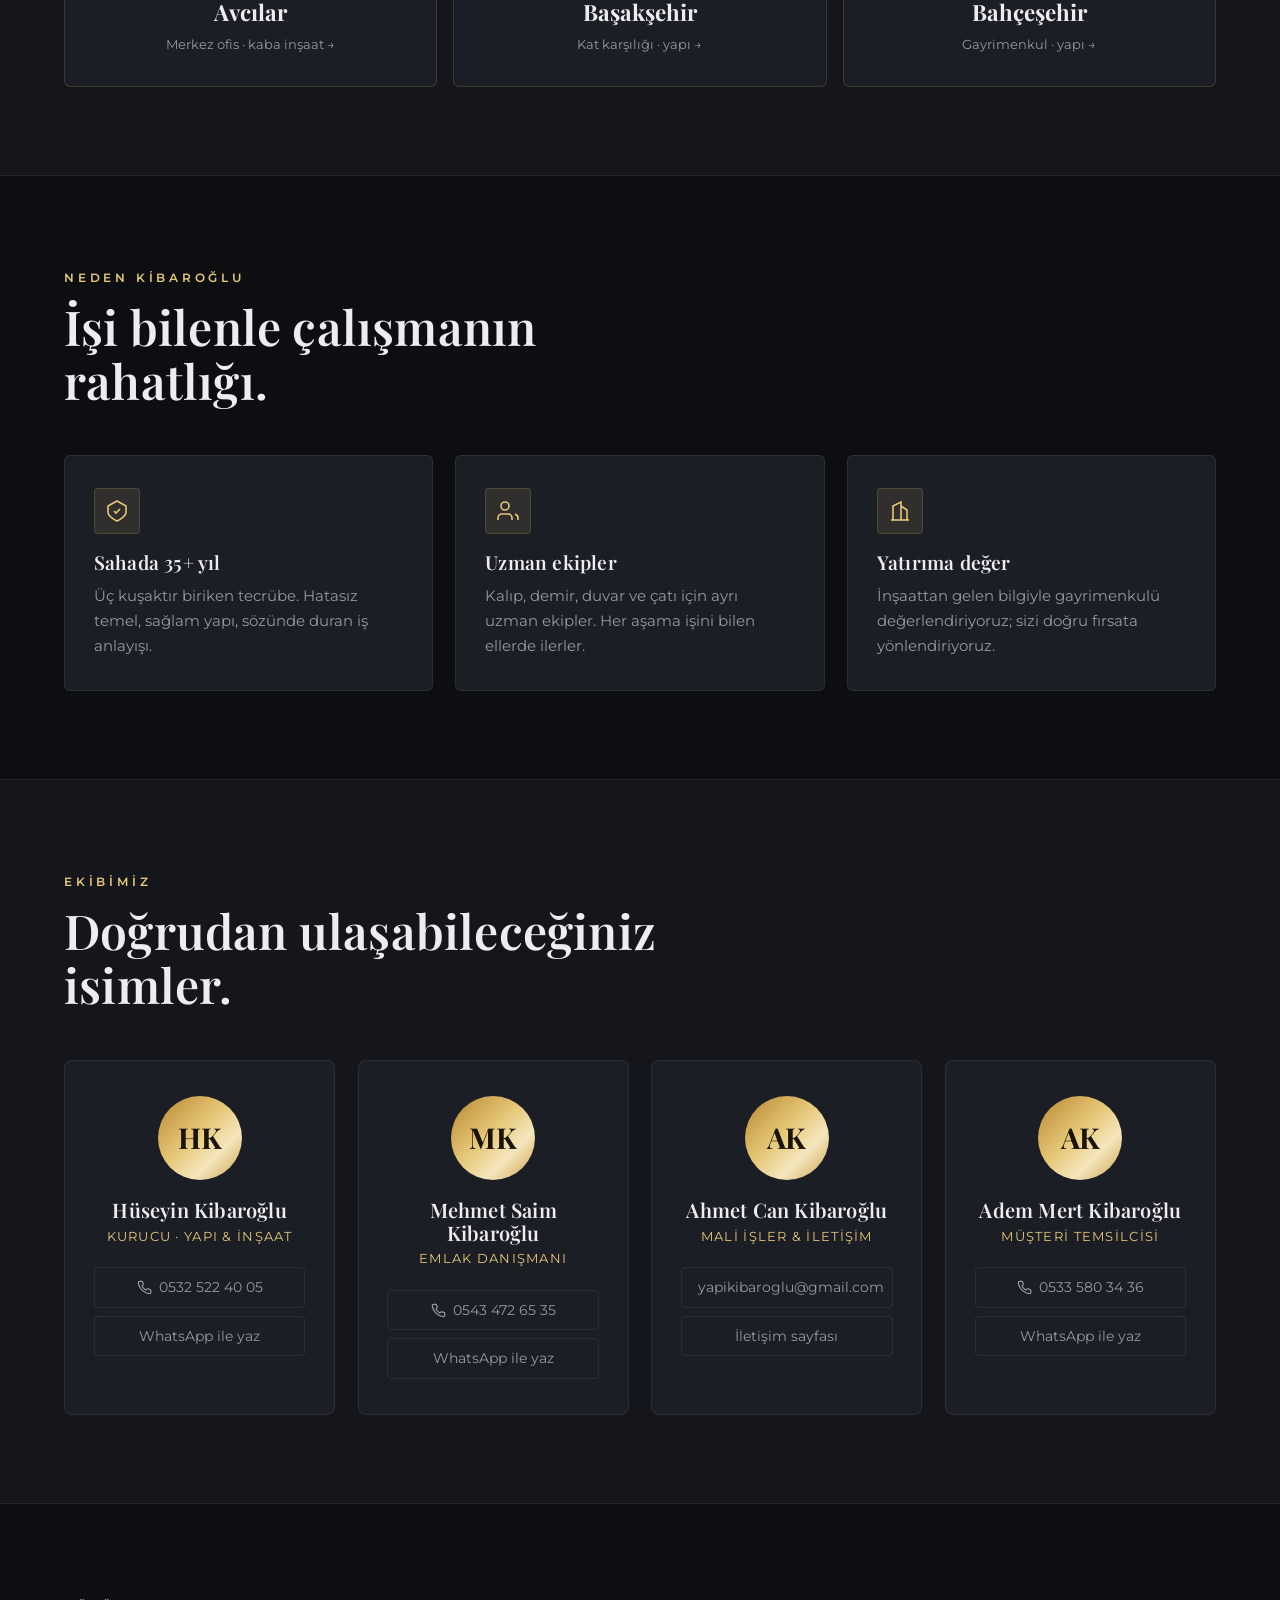
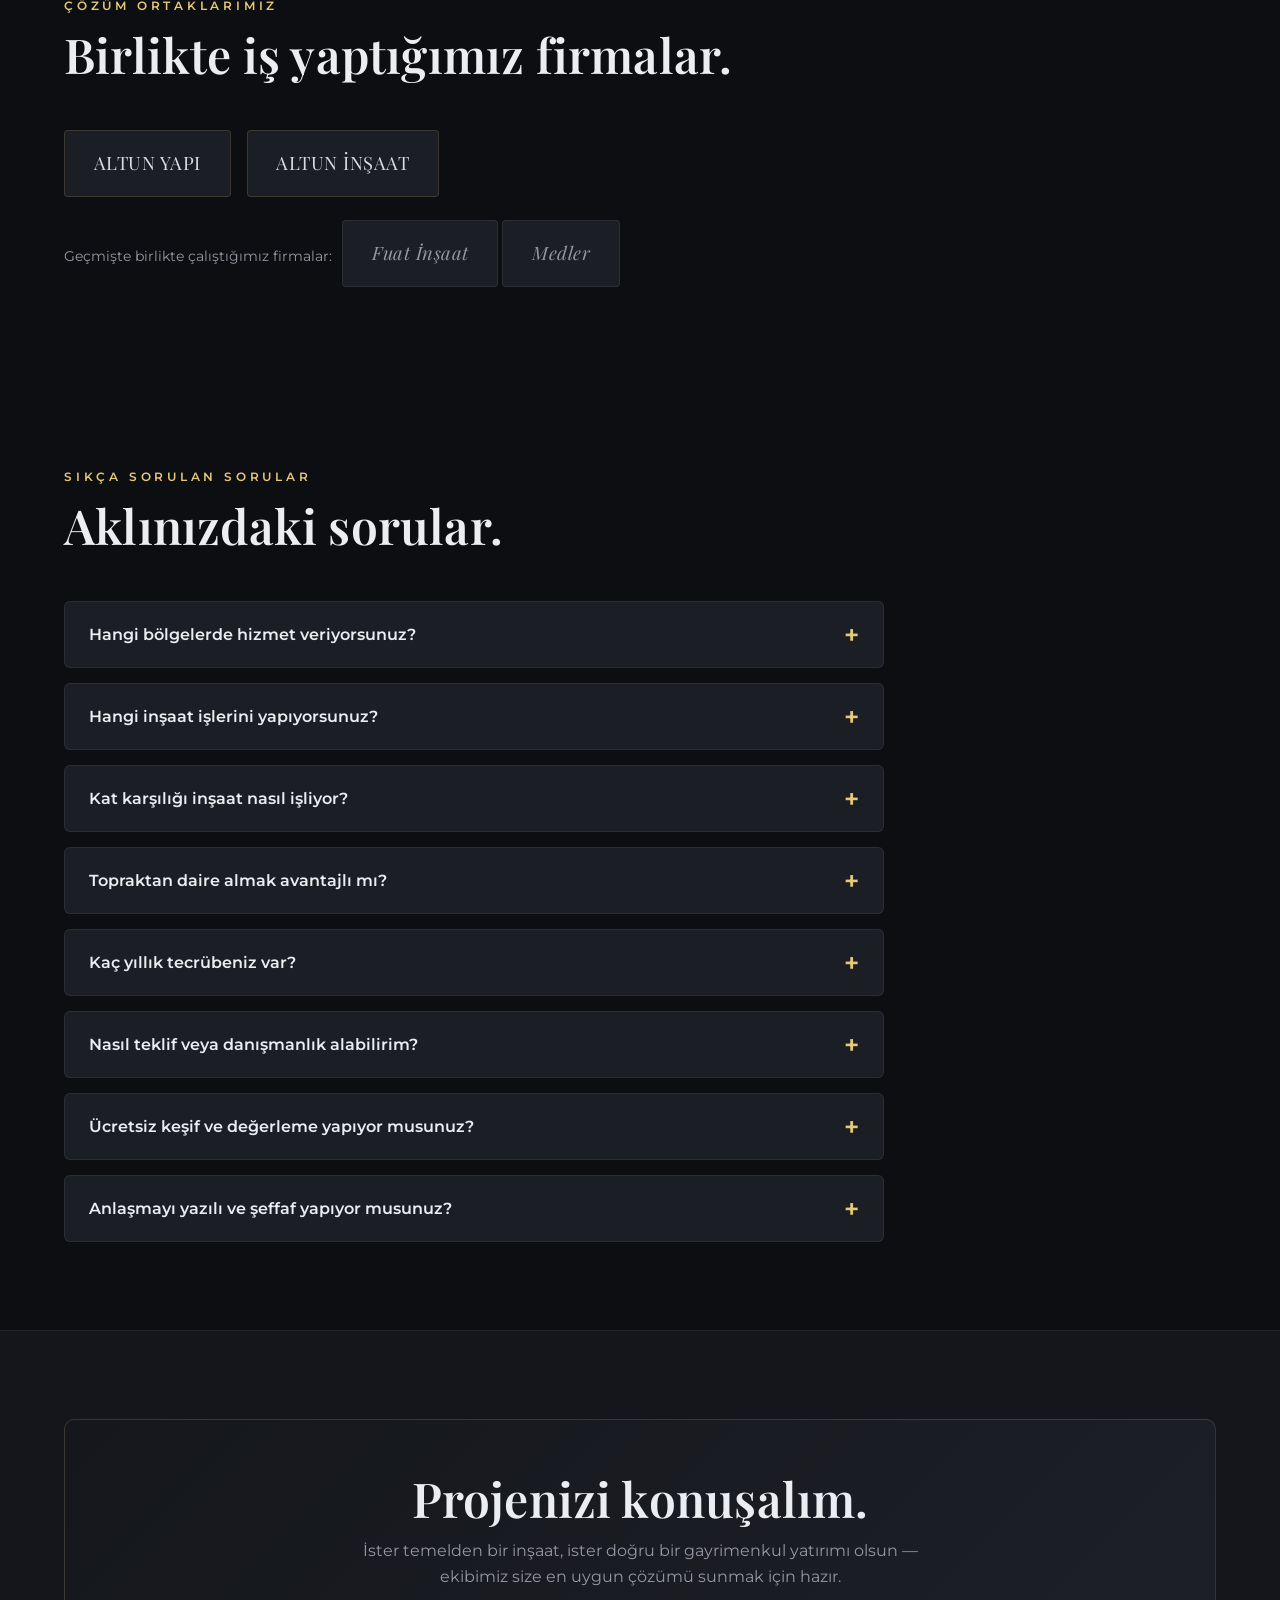
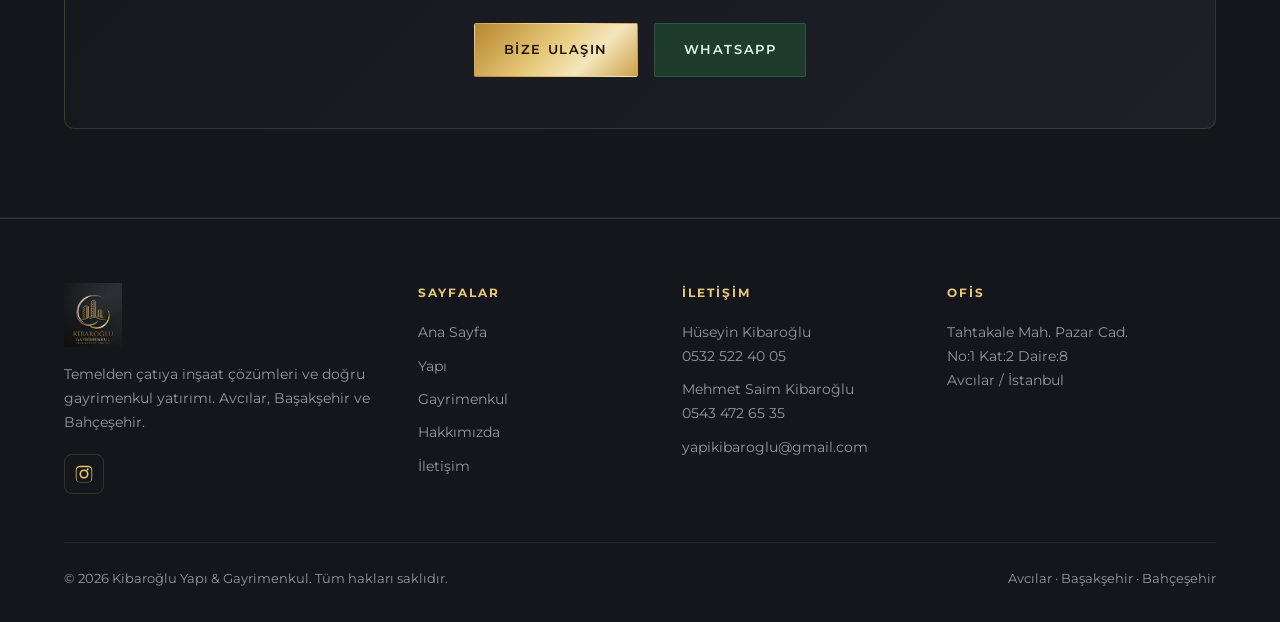
==== commit 4a2f4c5f: "Ön cephe ilan fotoğrafları yeni profesyonel setle değiştirildi (bina kapak + 15 iç, mantıklı sıra); " ====
--- a/index.html
+++ b/index.html
@@ -183,7 +183,7 @@
 <section class="section">
   <div class="wrap">
     <div class="sale-teaser" data-reveal>
-      <img src="assets/ilan-yoluc/yoluc-01.jpg" alt="Yoluç Caddesi satılık sıfır dubleks bina">
+      <img src="assets/ilan-yoluc/on-01.jpg" alt="Yoluç Caddesi satılık sıfır dubleks bina">
       <div>
         <span class="eyebrow">Satılık</span>
         <h2 style="margin:.5rem 0 1rem;">İşte satılık dairelerimiz.</h2>
